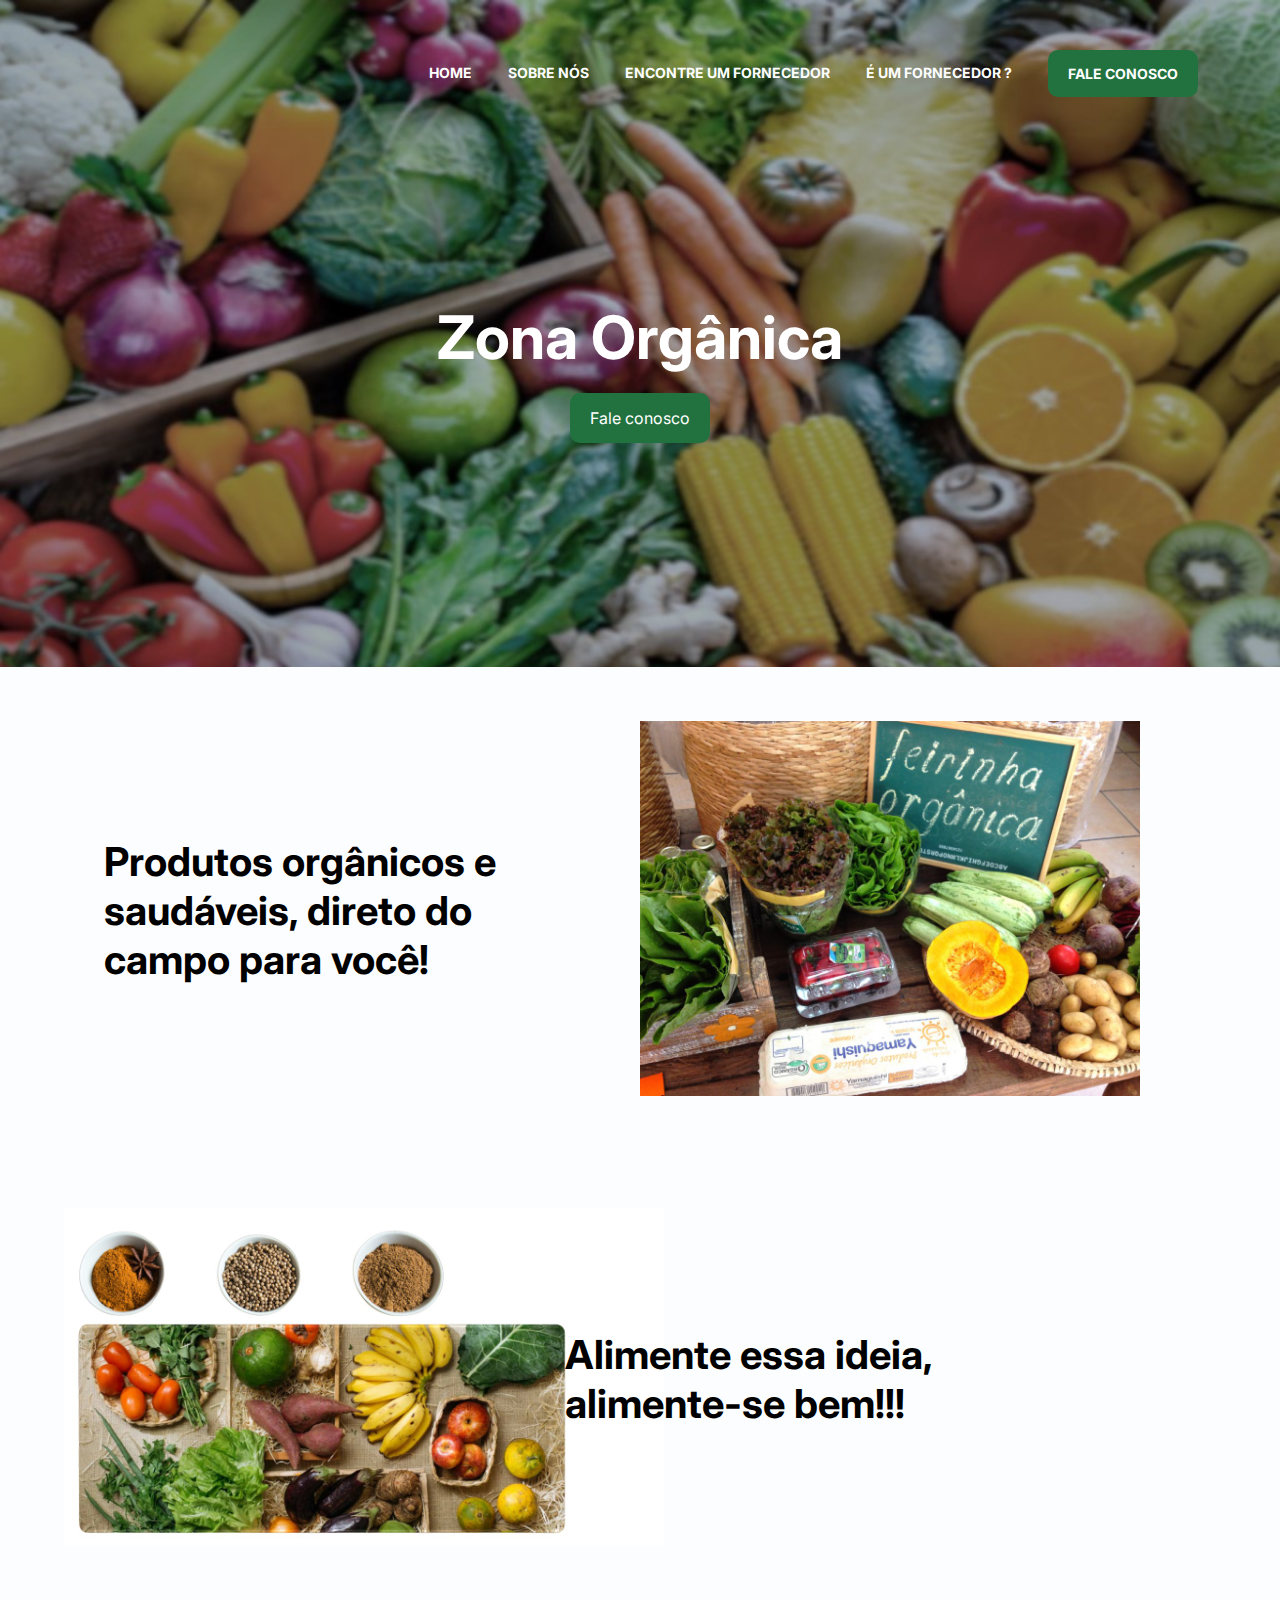
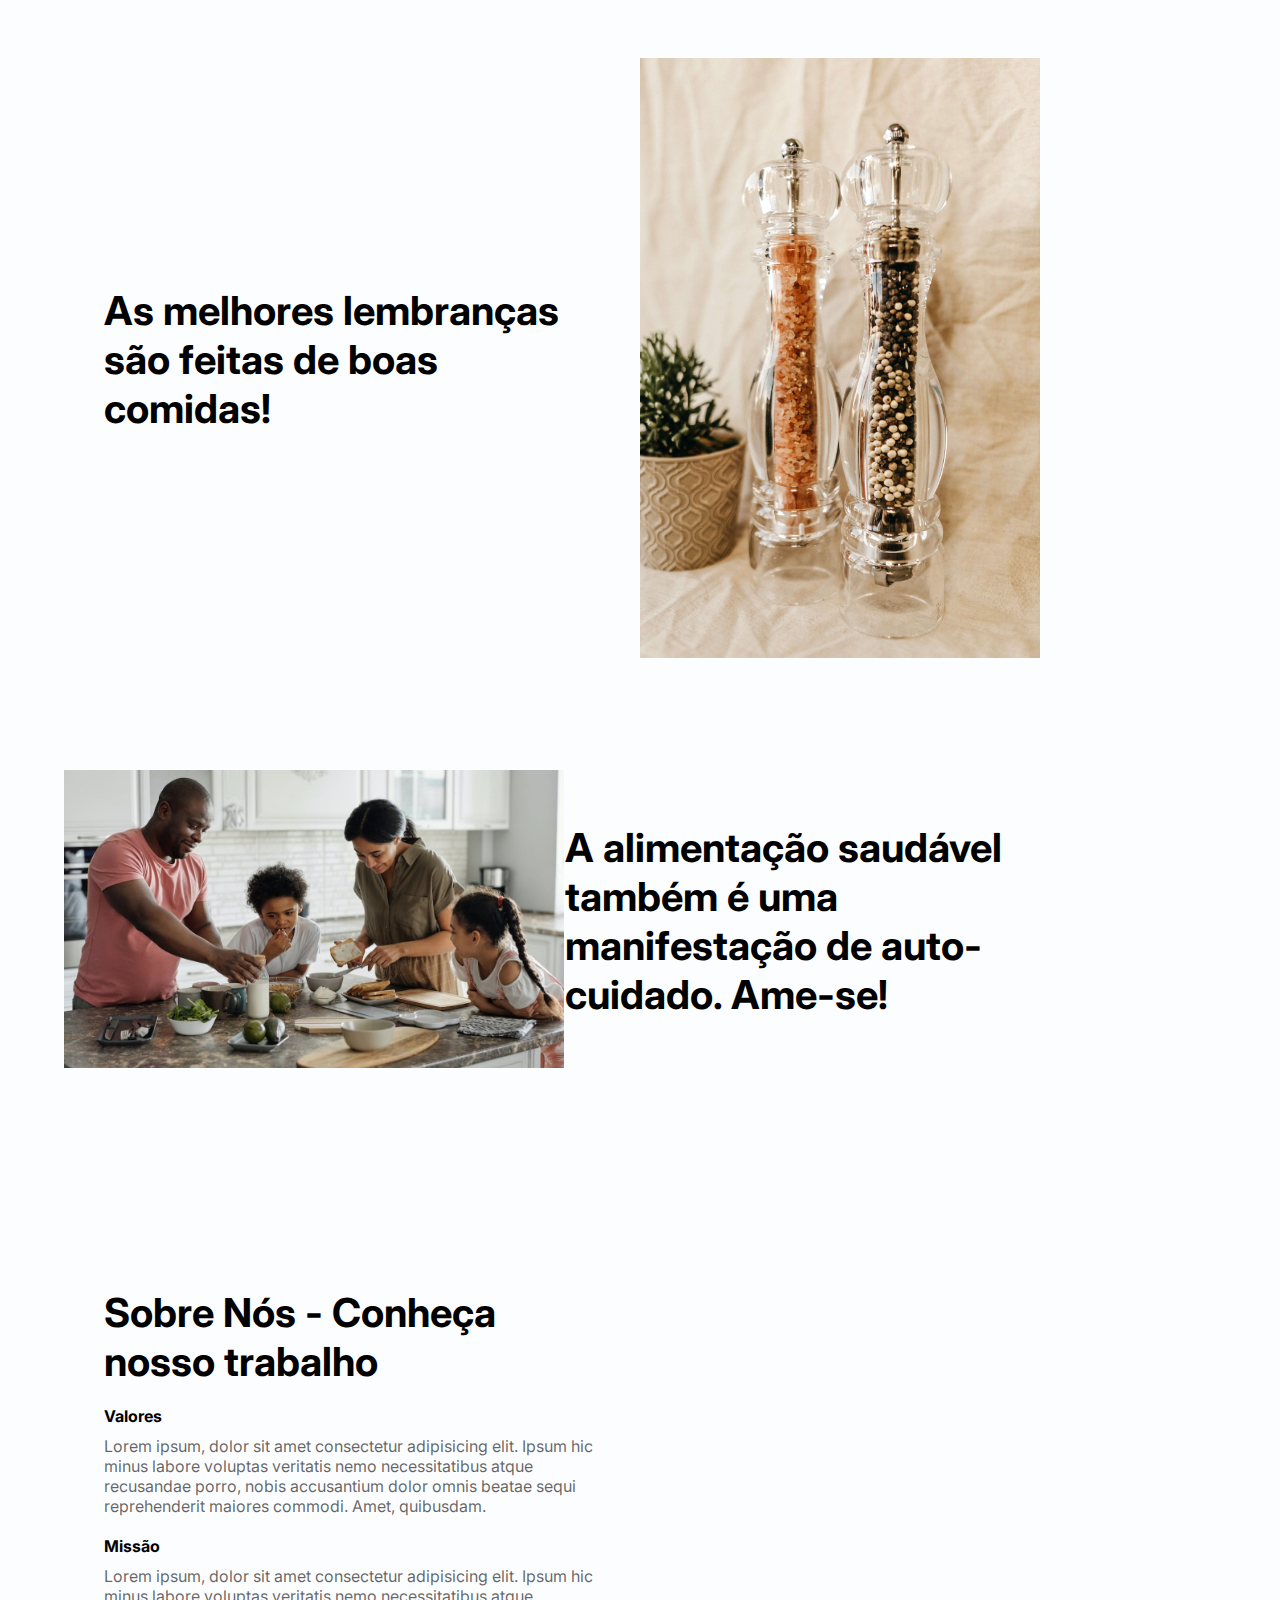
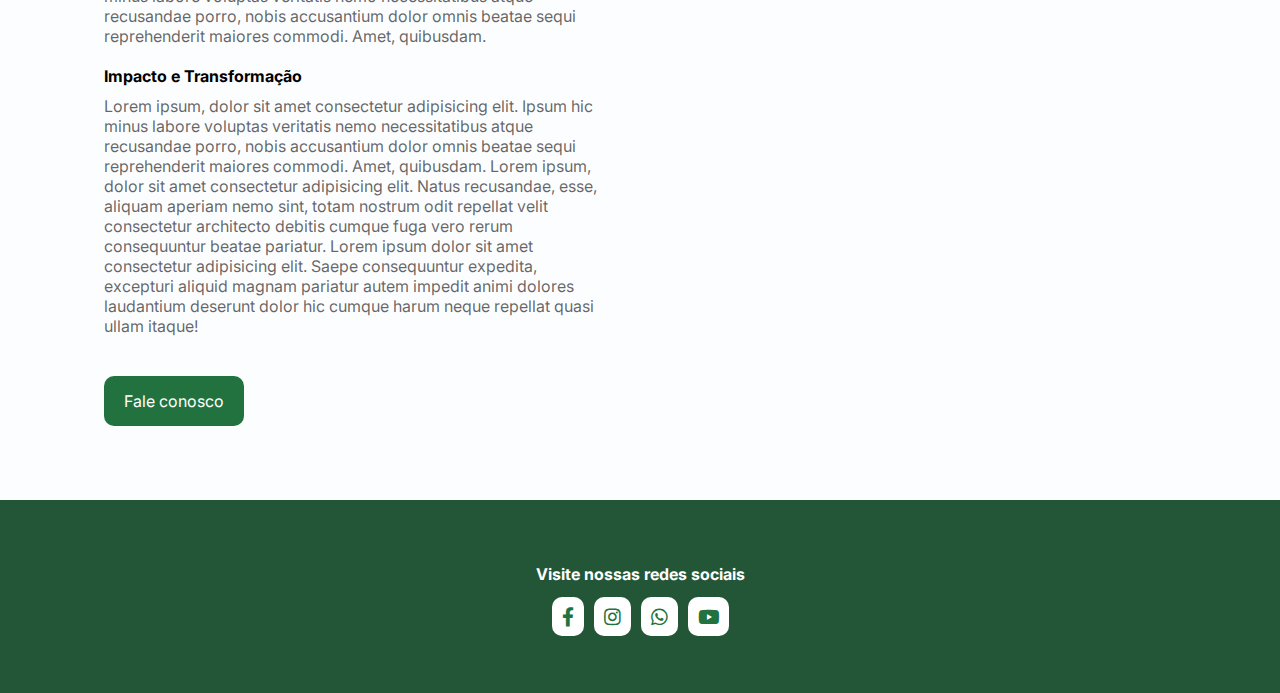
==== index.html @ 39ccac4d "Ajustes Home" ====
<!DOCTYPE html>
<html lang="pt-br">
<head>
    <meta name="viewport" content="width=device-width, initial-scale=1.0">
    <meta charset="UTF-8">
    <link rel="stylesheet" href="style.css">
    <link rel="stylesheet" href="https://cdnjs.cloudflare.com/ajax/libs/font-awesome/5.15.3/css/all.min.css" />

    <title>Website Zona Orgânica</title>
</head>


<body>
    <header class="fundo" style="background-image: url('images/legumes-fundo.jpg');">
        <div class="container">
            <nav>
               <a href="index.html">

                <ul class="ul">
                    <a href="index.html">Home</a>
                    <a href="#sobre-texto-do-meio">Sobre nós</a>
                    <a href="encontre-fornecedor.html">Encontre um Fornecedor</a>
                    <a href="um-fornecedor.html">É um fornecedor ?</a>
                    <a class="btn" href="fale-conosco.html">Fale Conosco</a>
                    <div class="close-icon" onclick="closeMenu()">
                        <i class="fa fa-times-circle"></i>
                
                    </div>
                </ul>
                <div class="menu-icon" onclick="openMenu()">
                    <i class="fa fa-bars"></i>
                </div>
            </nav>
            <section class="banner">
                <div class="banner-text">
                    <h1>Zona Orgânica</h1>
                    <a href="fale-conosco.html" class="btn animate-btn">Fale conosco</a>
                </div>
            </section>
        </div>
    </header>

    <section class="faca-mais">
        <div class="container">
            <div class="faca-mais-text">
                <h3>Produtos orgânicos e saudáveis, direto do campo para você!</h3>
            </div>
            <div class="faca-mais-img">
                <img src="images/feirinha orgânica.jpg" alt="" style="width: 500px; height: auto;">
            </div>
        </div>
    </section>
    <section class="faca-mais">
        <div class="container">
            <div class="faca-mais-img">
                <img src="images/legumes-home.jpg" alt="" style="width: 600px; height: auto;">
            </div>
            <div class="faca-mais-text">
                <h3>Alimente essa ideia, alimente-se bem!!!</h3>
            </div>
        </div>
    </section>
    <section class="faca-mais">
        <div class="container">
            <div class="faca-mais-text">
                <h3>As melhores lembranças são feitas de boas comidas!</h3>
            </div>
            <div class="faca-mais-img">
                <img src="images/Pimentas.png" alt="" style="width: 400px; height: auto;">
            </div>
        </div>
    </section>
    <section class="faca-mais">
        <div class="container">
            <div class="faca-mais-img">
                <img src="images/Familia-home.jpg" alt="" style="width: 500px; height: auto;">
            </div>
            <div class="faca-mais-text">
                <h3>A alimentação saudável também é uma manifestação de auto-cuidado. Ame-se!</h3>
            </div>
        </div>
    </section>


    <section id="sobre-texto-do-meio"></section>    
    <section class="faca-mais">
        <div class="container">
            <div class="faca-mais-text">
                <h3>Sobre Nós - Conheça nosso trabalho</h3>
                <p></p>

                <h4>Valores</h4>
                <p>Lorem ipsum, dolor sit amet consectetur adipisicing elit. Ipsum hic minus labore voluptas
                     veritatis nemo necessitatibus atque recusandae porro, nobis accusantium dolor omnis beatae sequi reprehenderit maiores commodi. 
                     Amet, quibusdam.</p>

                <h4>Missão</h4>
                <p>Lorem ipsum, dolor sit amet consectetur adipisicing elit. Ipsum hic minus labore voluptas
                    veritatis nemo necessitatibus atque recusandae porro, nobis accusantium dolor omnis beatae sequi reprehenderit maiores commodi. 
                    Amet, quibusdam.</p>
                    
                <h4>Impacto e Transformação</h4>
                <p>Lorem ipsum, dolor sit amet consectetur adipisicing elit. Ipsum hic minus labore voluptas
                    veritatis nemo necessitatibus atque recusandae porro, nobis accusantium dolor omnis beatae sequi reprehenderit maiores commodi. 
                    Amet, quibusdam. Lorem ipsum, dolor sit amet consectetur adipisicing elit. Natus recusandae, esse, aliquam aperiam nemo sint, 
                    totam nostrum odit repellat velit consectetur architecto debitis cumque fuga vero rerum consequuntur beatae pariatur. Lorem ipsum 
                    dolor sit amet consectetur adipisicing elit. Saepe consequuntur expedita,
                    excepturi aliquid magnam pariatur autem impedit animi dolores laudantium deserunt dolor hic cumque harum neque repellat quasi ullam itaque!</p>
                
                    
                <a href="fale-conosco.html" class="btn animate-btn">Fale conosco</a>                
            </div>
            <div class="faca-mais-img" style="position: relative; right: 0; top: 0;">
                <img src="images/Flor-sobre.png" id="sobre-texto-do-meio" alt="">
            </div>            
        </div>
    </section>


    <footer class="footer">
        <div class="container">
            <div class="links">
                <h4>Visite nossas redes sociais</h4>
                <a href="https://www.facebook.com" target="_blank"><i class="fab fa-facebook-f"></i></a>
                <a href="https://www.instagram.com" target="_blank"> <i class="fab fa-instagram"></i></a>
                <a href="https://www.whatsapp.com" target="_blank"> <i class="fab fa-whatsapp"></i></a>
                <a href="https://www.youtube.com" target="_blank"> <i class="fab fa-youtube"></i></a>
            </div>
    </div> 
    </footer>  
    <script src="main.js"></script>
    
    
</body>
</html>
---- style.css ----
@import url('https://fonts.googleapis.com/css2?family=Inter:wght@300;400;500;600;700&display=swap');

*{
    margin: 0;
    padding: 0;
    box-sizing: border-box;
    text-decoration: none;
    outline: none;
    font-family: 'Inter', sans-serif;
}

body{
    background-color: #f1f6fc31;
    scroll-behavior: smooth;
}

section,
footer {
    padding: 54px 0;
}

h3{
    font-size: 50px;
}

p{
    color: #0000009c;
}

.container{
    max-width: 1400px;
    margin: 0 auto;
    padding: 0 5%;
    width: 100%;
    height: auto;
}

.logo{
    width: 5%;
}

.fundo{
    width: 100%;
    height: auto;
}

.btn{
    background-color: #227240;
    color: white;
    padding: 15px 20px;
    border-radius: 10px;
    cursor: pointer;
    display: inline-block;
    transition: 0.1s;
}

.btn.animate-btn{
    margin-bottom: 20px;
    margin-top: 20px;
    animation: animate-outline 1s ease-out infinite;
}

.btn:hover{
    background-color: #227240;

} 

@keyframes animate-outline {
    from{
        outline: 0px solid #1c5d3d8a;
    }
    to{
        outline: 15px solid #4f9bf900;
    }
}

header{
    background-position: center;
    background-size: cover;
    background-attachment: fixed;
}

nav{
    display: flex;
    align-items: center;
    justify-content: space-between;
    padding-top: 10px;
    margin-top: 0;
}

nav ul{
    margin-top: 40px;
    display: flex;
    align-items: center;
}

nav ul a{
    color: white;
    margin: 0 18px;
    font-weight: bold;
    text-transform: uppercase;
    font-size: 14px;
    display: block;
}

nav ul a:not(.btn):after{
    content: "";
    background-color: #227240;
    height: 3px;
    width: 0%;
    display: block;
    margin: 0 auto;
    transition: 1s;
}

nav ul a:hover::after{
    width: 100%;
}

nav .menu-icon{
    cursor: pointer;
    font-size: 25px;
    color: white;
    display: none;
}

nav .close-icon{
    cursor: pointer;
    display: none;
    font-size: 30px;
    color: white;
}

.banner{
    display: flex;
    justify-content: center;
}

.banner .banner-text{
    margin: 150px;
    text-align: center;
    padding: 0 90px;
}

.banner .banner-text h1{
    font-size: 60px;
    color: white;
}

.banner .banner-text p{
    font-size: 20px;
    color: white;
    margin: 8px;
    text-decoration: dotted;
}

.faca-mais .container{
    display: flex;
    align-items: center;
}

.faca-mais .faca-mais-text{
    width: 50%;
    padding: 0 40px;
}

.faca-mais .faca-mais-text h3{
    font-size: 40px;
}

.faca-mais .faca-mais-text p{
    margin: 10px 0 20px 0;
}

.faca-mais .faca-mais-img{
    width: 40%;
}

.faca-mais .faca-mais-img img{
    width: 70%;
}

.footer{
    background-color: #235636;
    text-align: center;
}

.footer i{
    color: #227240;
    font-size: 19px;
    background-color: white;
    padding: 10px;
    margin: 3px;
    border-radius: 10px;
}

.footer h4{
    margin: 10px 0 10px 0;
    margin-top: 10px;
    color: white;
}

.contato-info{
    display: flex;
    justify-content: space-between;
    margin-top: 50px;
}

.contato-info .left-side{
    width: 50%;
    padding: 30px;
    background-color: #1a5430;
    border-radius: 14px;
    margin-right: 50px;
    height: fit-content;
}

.contato-info .left-side div{
    display: flex;
    align-items: center;
    margin-bottom: 10px;
}

.contato-info .left-side div i{
   font-size: 24px;
   margin-right: 20px;
   color: white;
}

.contato-info .left-side p{
    font-size: 17px;
    color: white;
}

.contato-info .right-side{
    width: 50%;
}

.contato-info .right-side input{
    display: block;
    width: 100%;
    margin-bottom: 10px;
    height: 47px;
    padding: 15px;
    border-radius: 9px;
    transition: 0.3s;
    border: 1px solid #f1f1f1;
    color: #212121;
    font-weight: lighter;
}

.contato-info .right-side input:focus,
.contato-info .right-side textarea:focus{
    border-color: #227240;
}

.contato-info .right-side textarea{
    border: 1px solid #f1f1f1;
    color: #212121;
    border-radius: 9px;
    margin-bottom: 10px;
    padding: 15px;
    width: 100%;
    transition: 0.3s;
    resize: none;
}

.contato-info .right-side button{
    border: none;

}

@media(max-width: 830px){
    ul{
        position: fixed;
        top: 0;
        left: 0;
        background-color: #1a5430;
        width: 100%;
        height: 100%;
        flex-direction: column;
        align-items: center;
        justify-content: center;
        clip-path: circle(0% at 100% 0);
        transition: 2s;
    }
    .ul.open{
        clip-path: circle(141.4% at 100% 0);
    }
    .ul a{
        margin: 10px 0;
        font-size: 16px;
    }
    nav .menu-icon{
        display: block;
    }
    nav .close-icon{
        display: block;
        position: absolute;
        top: 46px;
        right: 24px;
    }

    .faca-mais .faca-mais-text{
        margin-top: 10px;
        padding: 0 20px;
        order: 1;
    }

    .faca-mais .container{
        flex-direction: column;
    }

    .faca-mais .h3{
        font-size: 48px;
    }

    .faca-mais .faca-mais-text,
    .faca-mais .faca-mais-img{
        width: 80%;
    }

    .banner .banner-text{
        padding: 0;
        margin: 80px;
    }

    .banner .banner-text h1{
        font-size: 60px;
    }

    .banner .banner-text p{
        font-size: 15px;
    }

    .contato .contato-info{
        flex-direction: column-reverse;
        flex-wrap: wrap;
    }

    .contato-info .right-side,
    .contato-info .left-side{
        width: 90%;
        margin-left: 5%;
    }

    .contato-info .right-side{
        margin-bottom: 30px;
    }
    
    @media (max-width: 500px) {
        .banner .banner-text h1{
            font-size: 50px;
        }
        .faca-mais .faca-mais-text h3{
            font-size: 40px;
        }
    }
}
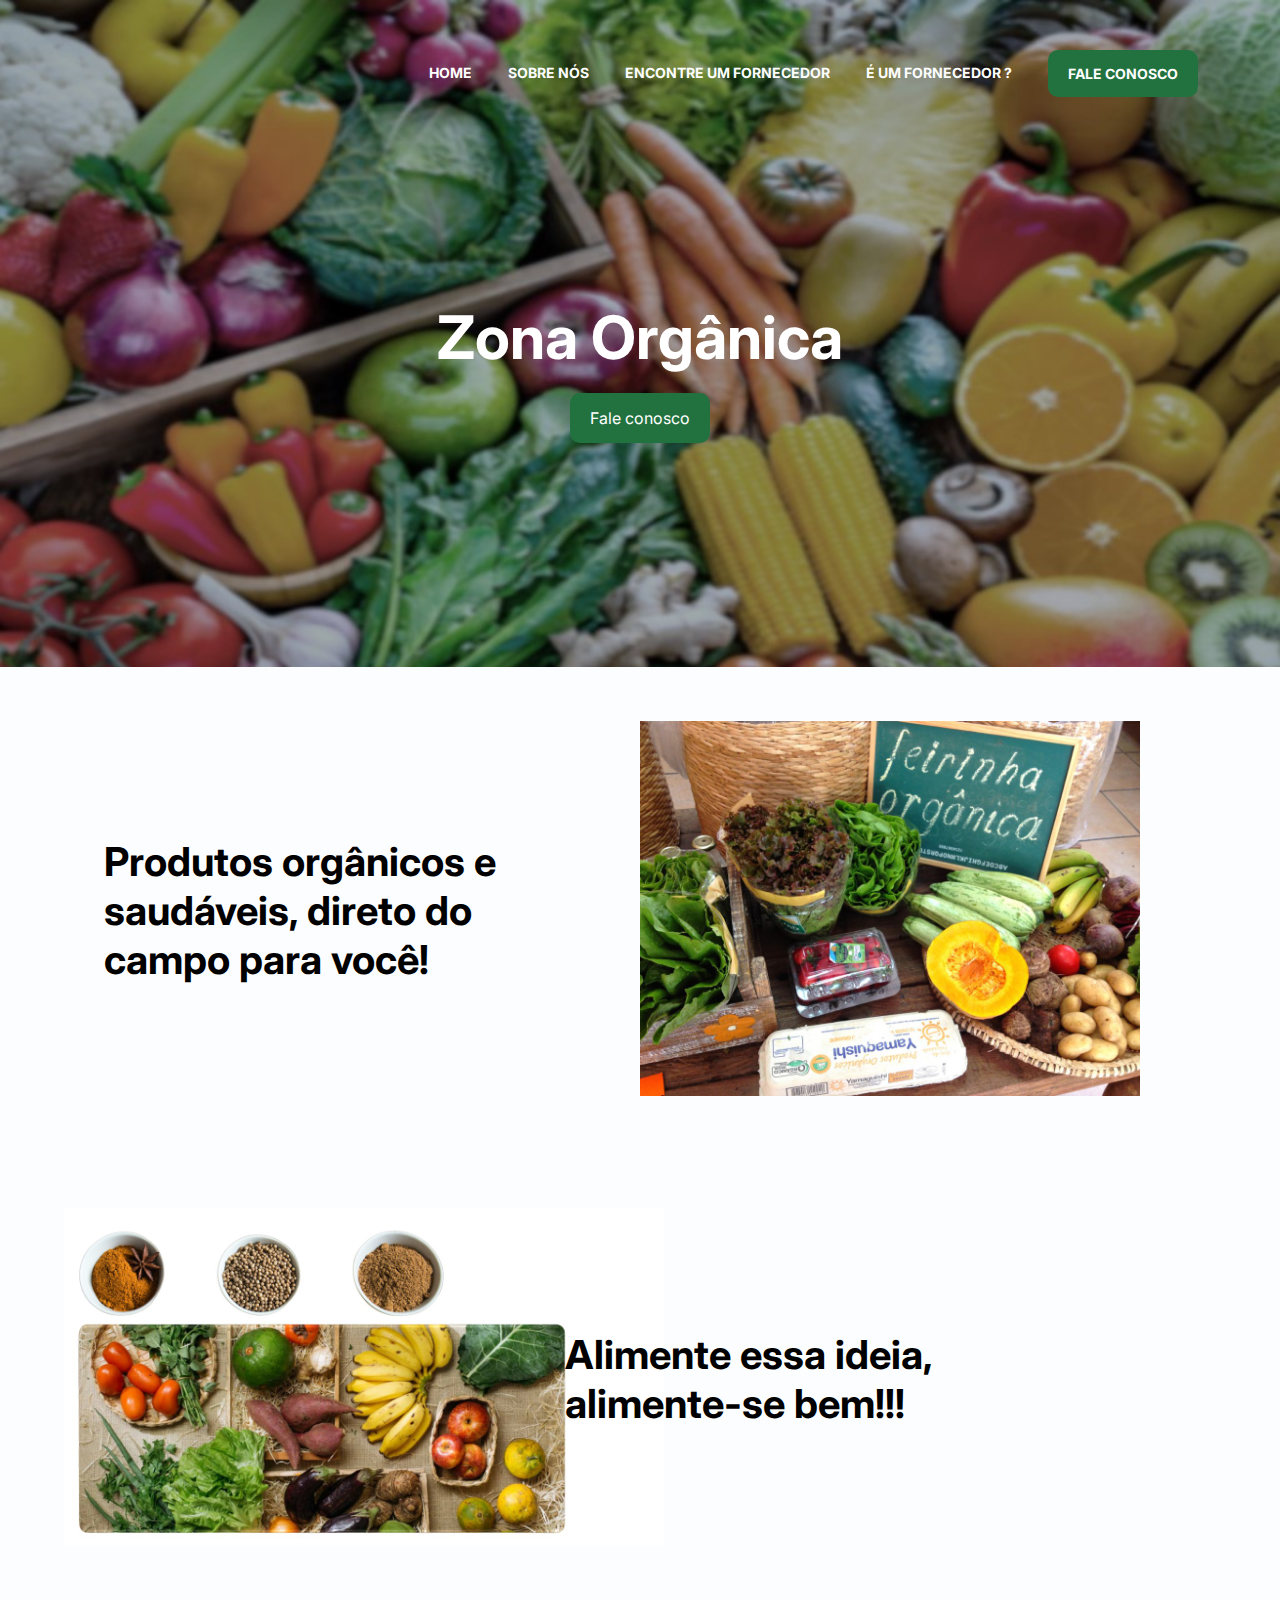
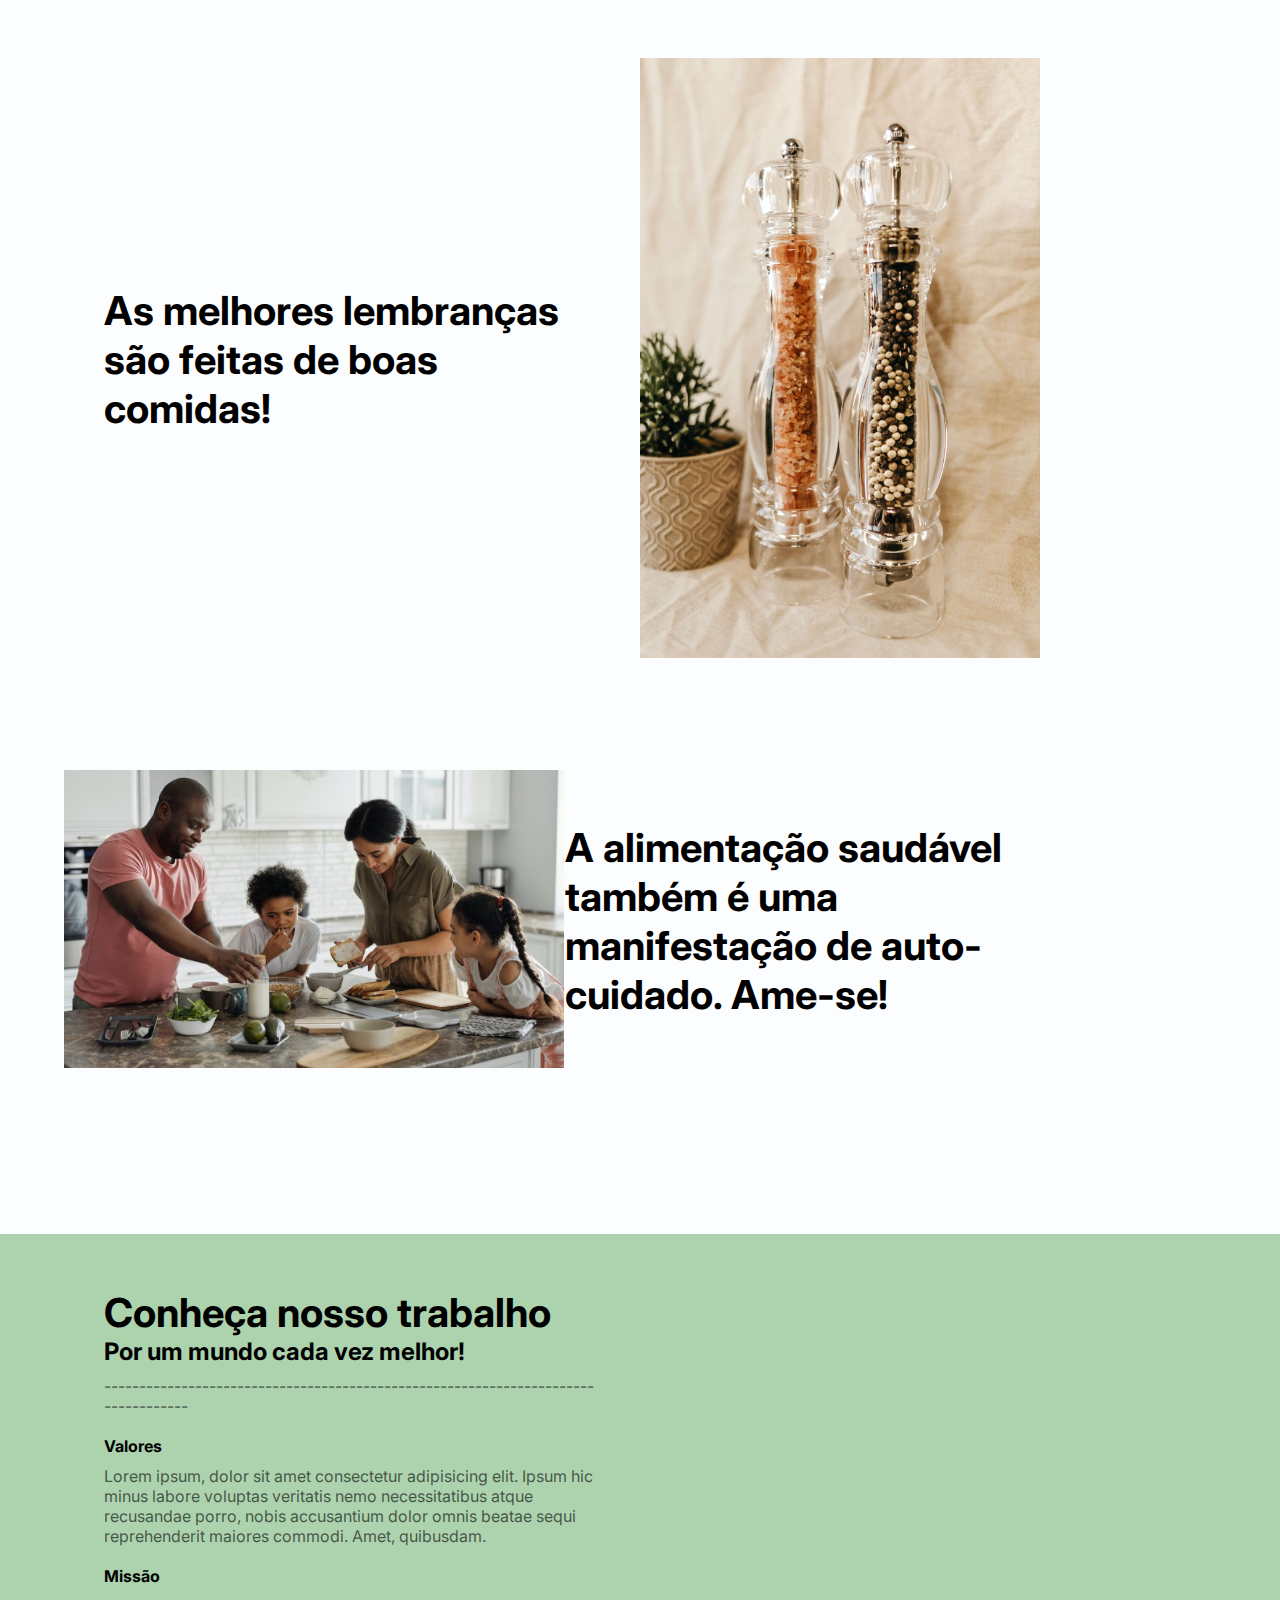
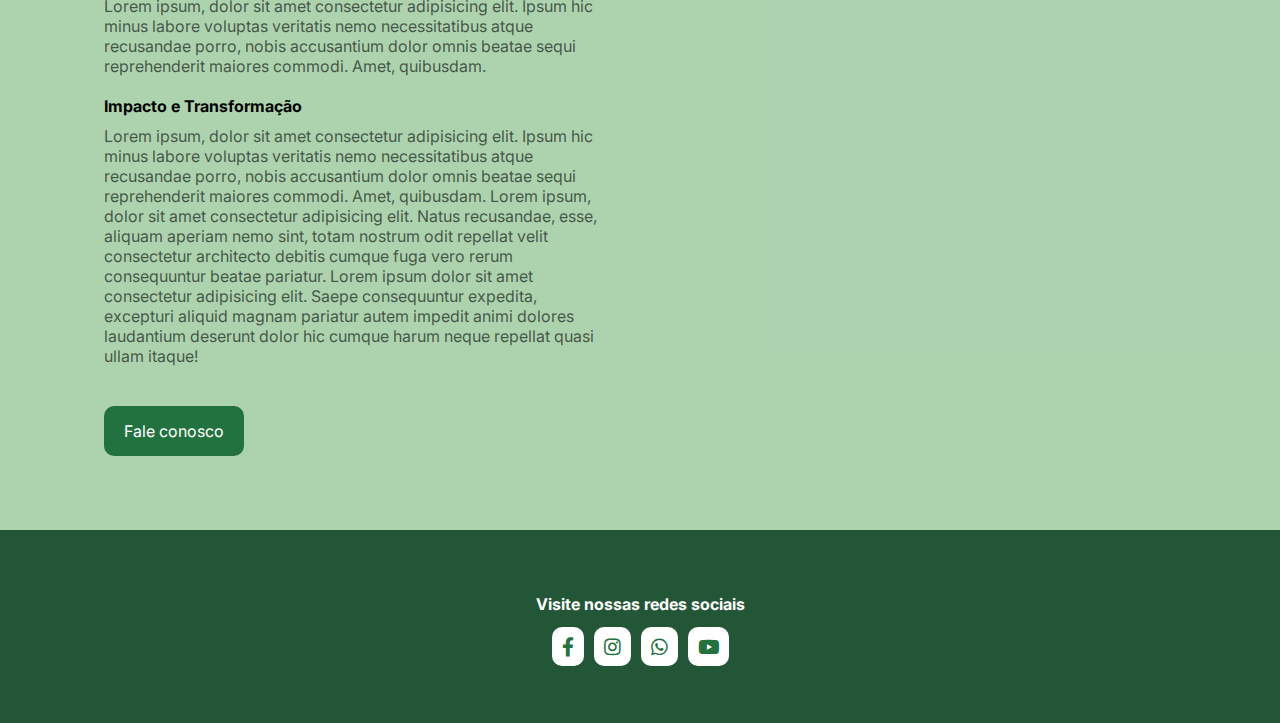
==== commit eebaba57: "alterações 2" ====
--- a/index.html
+++ b/index.html
@@ -82,11 +82,15 @@
     </section>
 
 
-    <section id="sobre-texto-do-meio"></section>    
+    <section id="sobre-texto-do-meio"></section>
+    <div class="fundo-cinza-claro">
+    
     <section class="faca-mais">
         <div class="container">
             <div class="faca-mais-text">
-                <h3>Sobre Nós - Conheça nosso trabalho</h3>
+                <h3>Conheça nosso trabalho</h3>
+                <h2>Por um mundo cada vez melhor!</h2>
+                <p>----------------------------------------------------------------------------------</p>
                 <p></p>
 
                 <h4>Valores</h4>
@@ -111,8 +115,9 @@
                 <a href="fale-conosco.html" class="btn animate-btn">Fale conosco</a>                
             </div>
             <div class="faca-mais-img" style="position: relative; right: 0; top: 0;">
-                <img src="images/Flor-sobre.png" id="sobre-texto-do-meio" alt="">
-            </div>            
+                <img src="images/Flor-sobre.png" id="sobre-texto-do-meio" alt="" style="width: 600px;">
+            </div>   
+        </div>         
         </div>
     </section>
 
--- a/style.css
+++ b/style.css
@@ -33,6 +33,15 @@
     padding: 0 5%;
     width: 100%;
     height: auto;
+}
+
+.form-group {
+    margin-bottom: 25px; /* Adicione a margem vertical desejada aqui */
+}
+
+.fundo-cinza-claro {
+    background-color: #5ba55d7e;
+    padding:-400px;
 }
 
 .logo{
@@ -356,4 +365,5 @@
             font-size: 40px;
         }
     }
+    
 }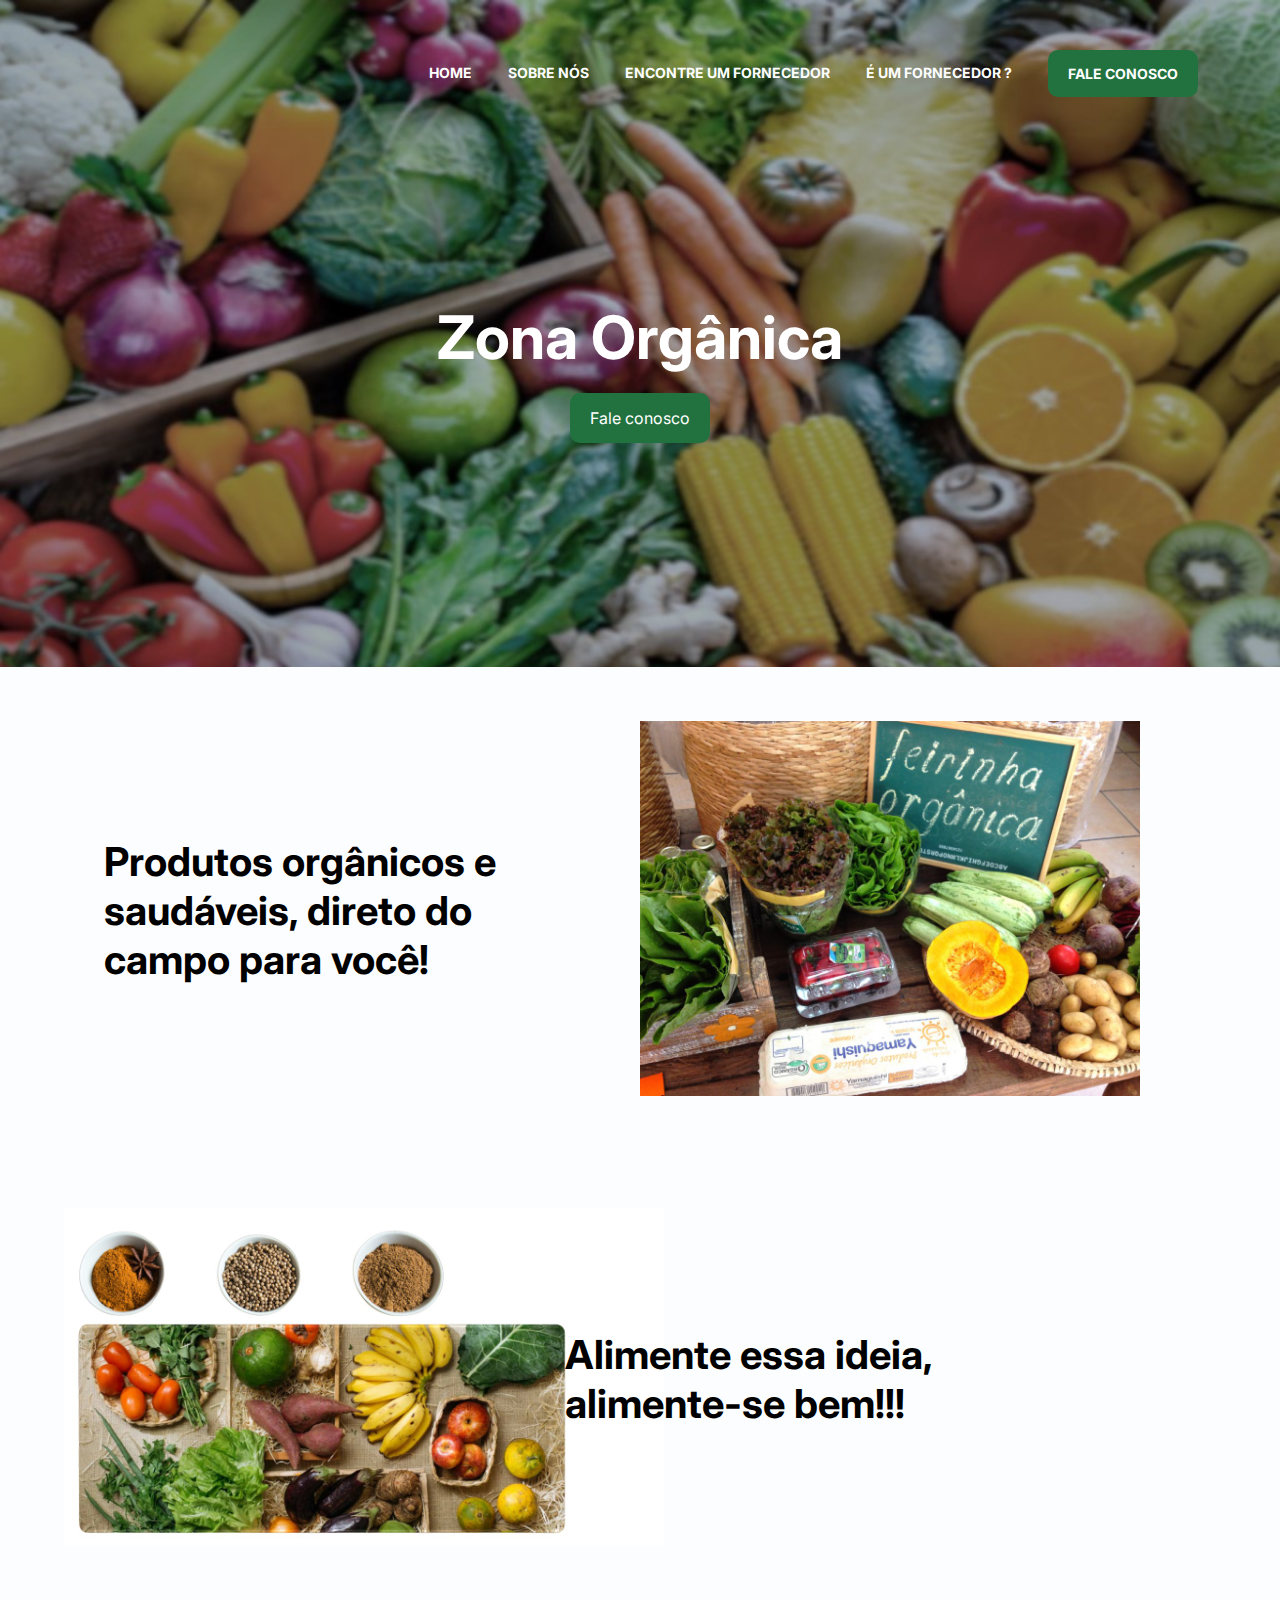
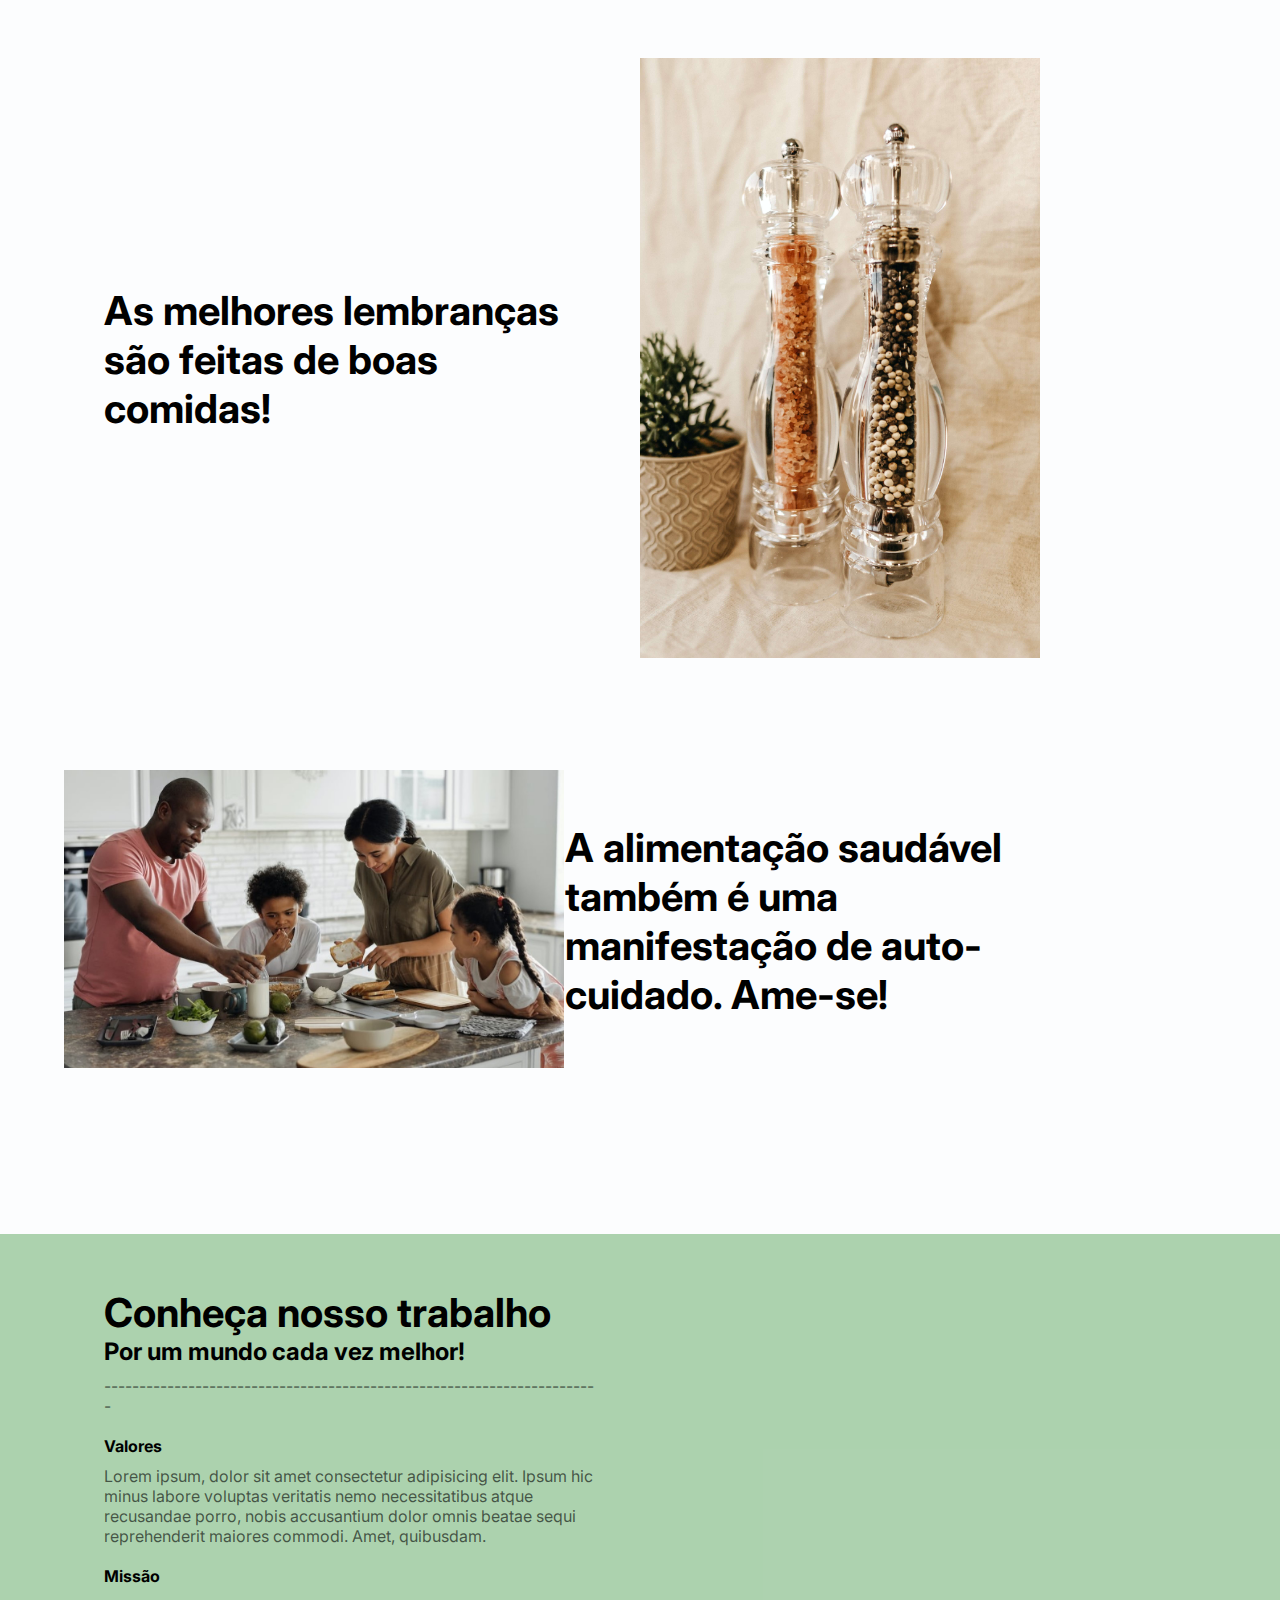
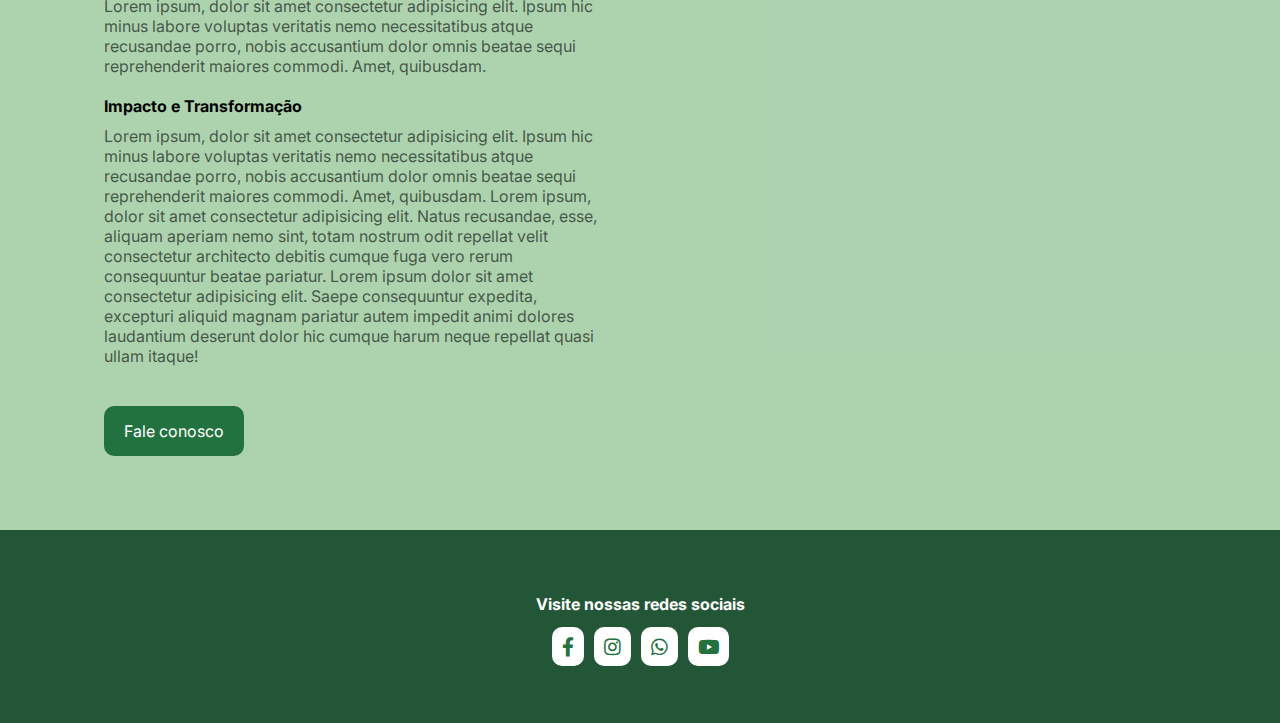
==== commit e615aac4: "Ajustes Paginas" ====
--- a/index.html
+++ b/index.html
@@ -90,7 +90,7 @@
             <div class="faca-mais-text">
                 <h3>Conheça nosso trabalho</h3>
                 <h2>Por um mundo cada vez melhor!</h2>
-                <p>----------------------------------------------------------------------------------</p>
+                <p>-----------------------------------------------------------------------</p>
                 <p></p>
 
                 <h4>Valores</h4>
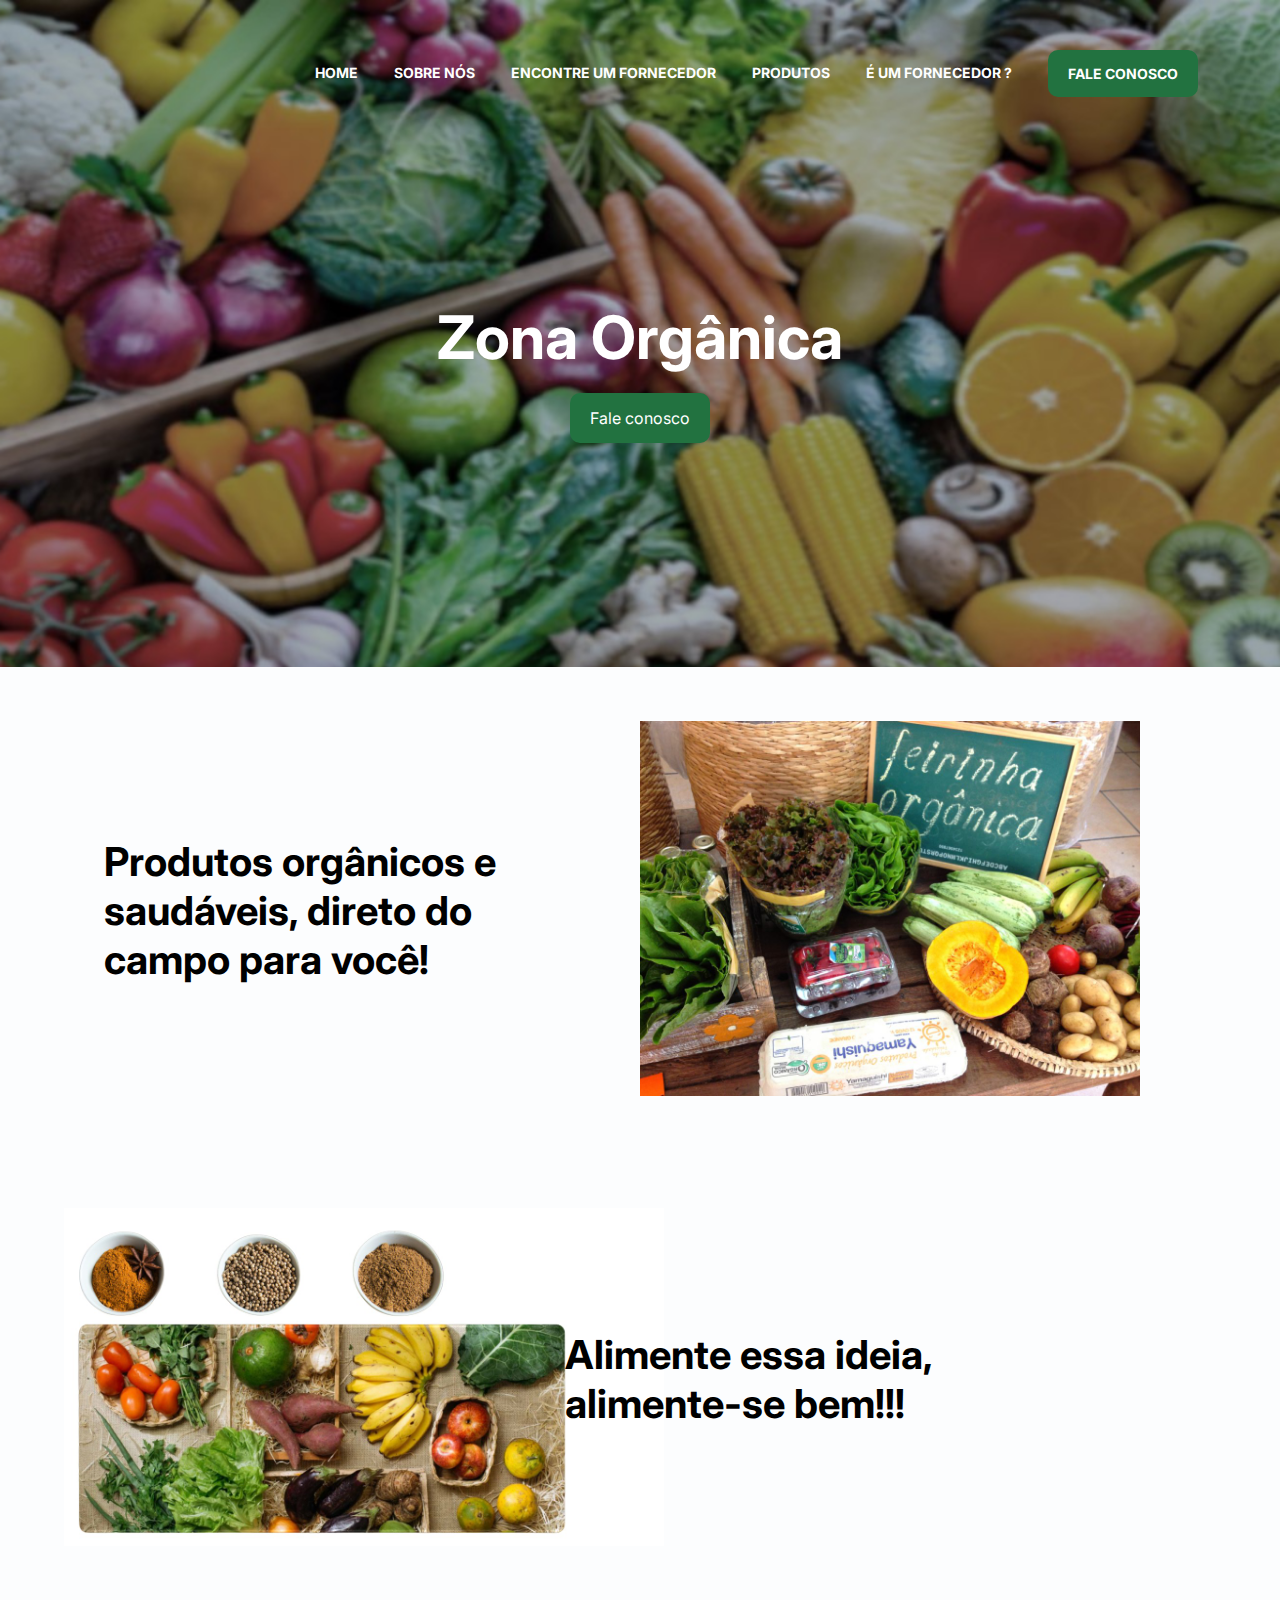
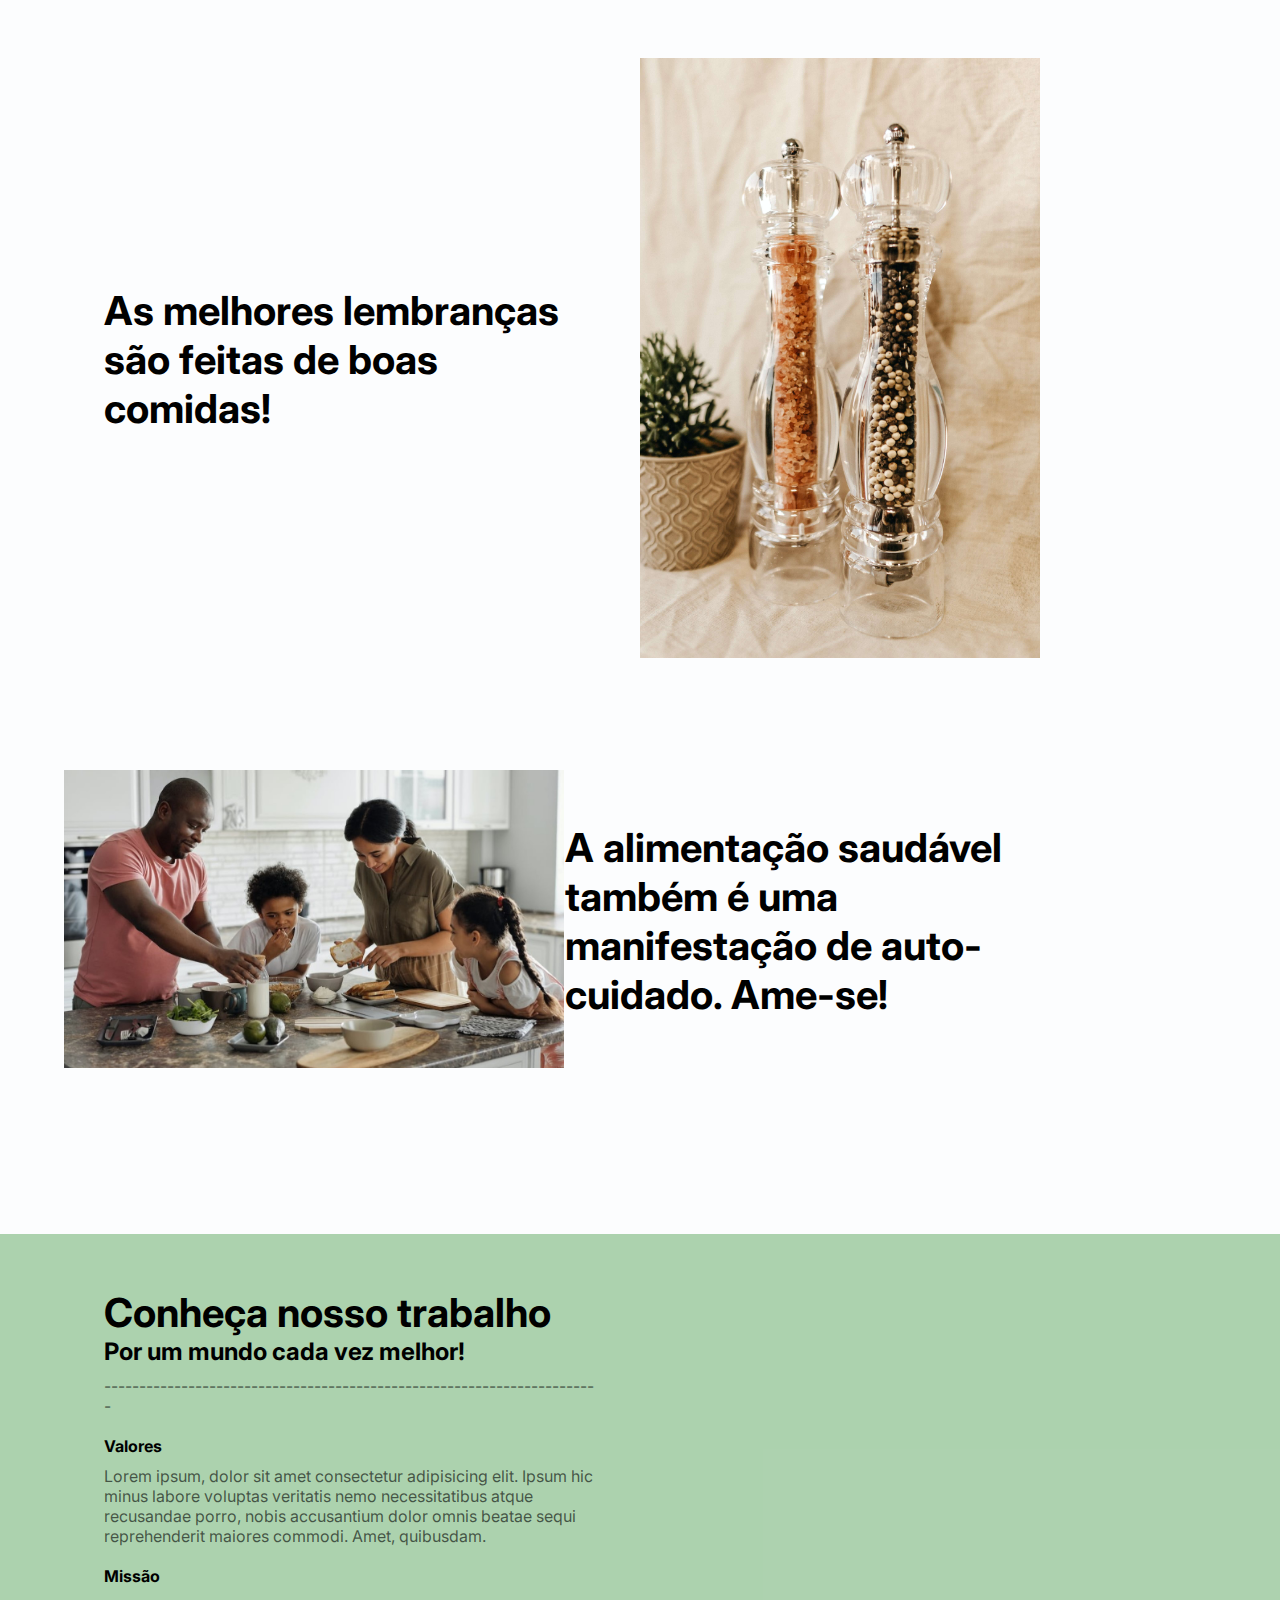
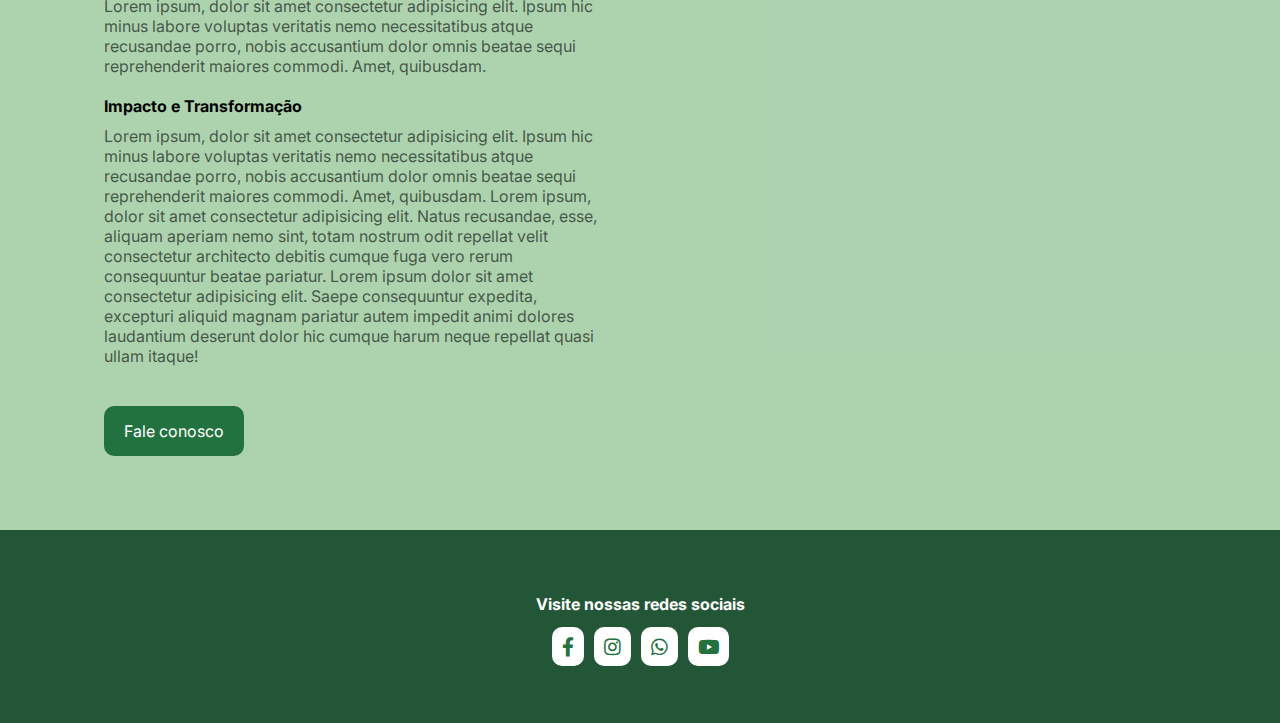
==== commit 9fc5ca57: "Pagina - Imagens - Produtos" ====
--- a/index.html
+++ b/index.html
@@ -20,6 +20,7 @@
                     <a href="index.html">Home</a>
                     <a href="#sobre-texto-do-meio">Sobre nós</a>
                     <a href="encontre-fornecedor.html">Encontre um Fornecedor</a>
+                    <a href="produtos.html">Produtos</a>
                     <a href="um-fornecedor.html">É um fornecedor ?</a>
                     <a class="btn" href="fale-conosco.html">Fale Conosco</a>
                     <div class="close-icon" onclick="closeMenu()">
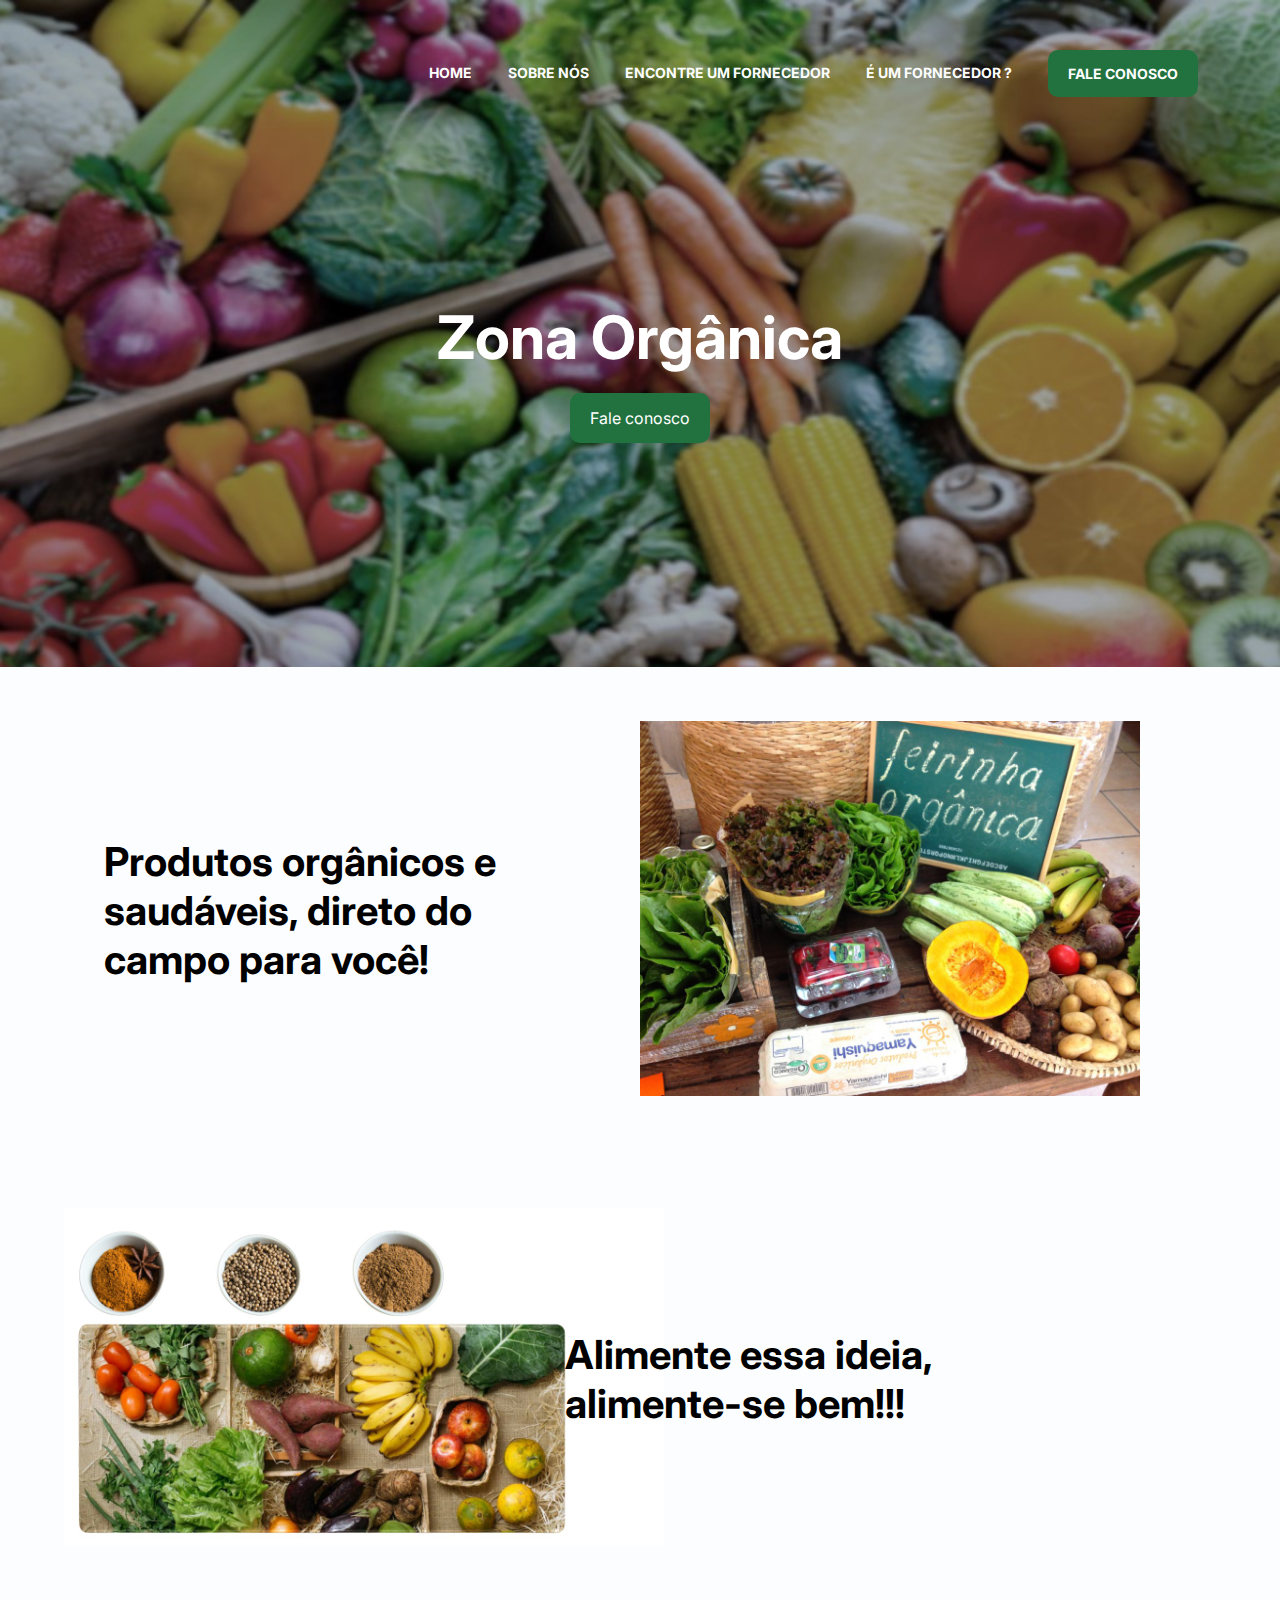
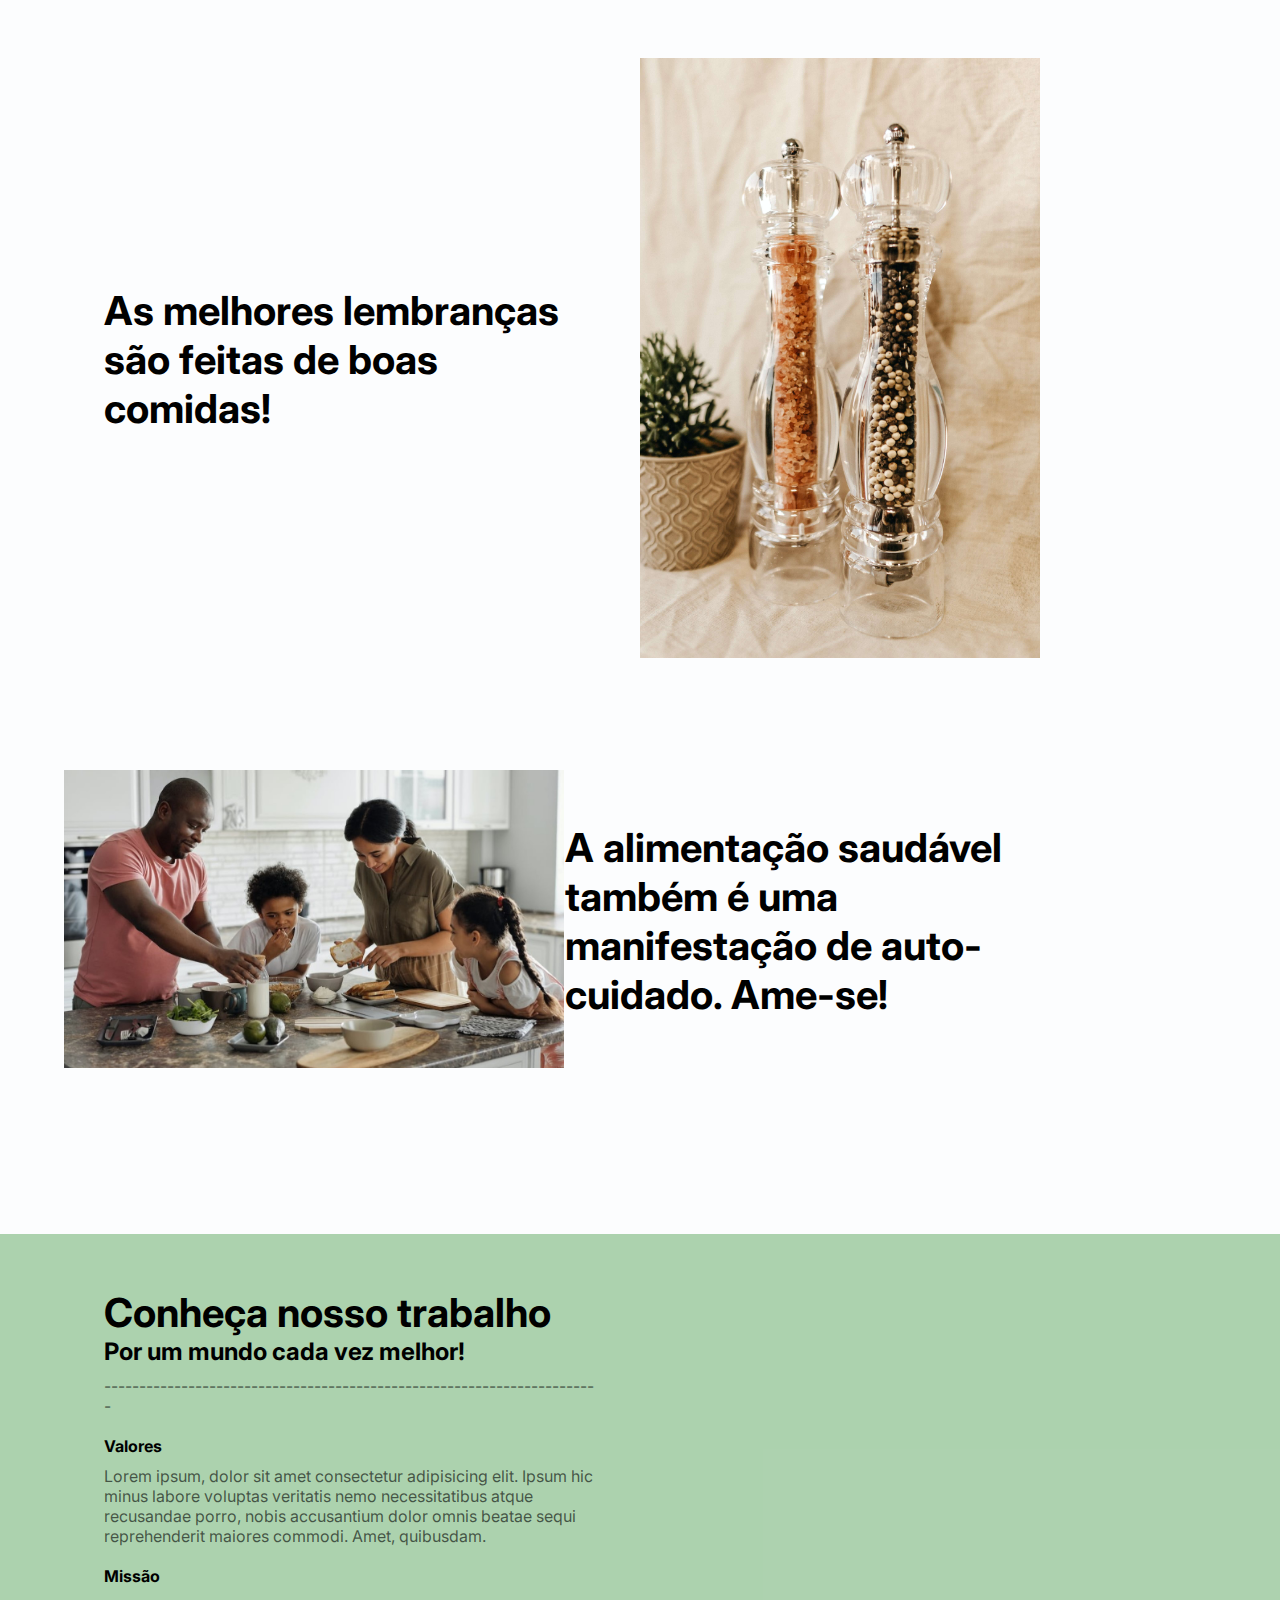
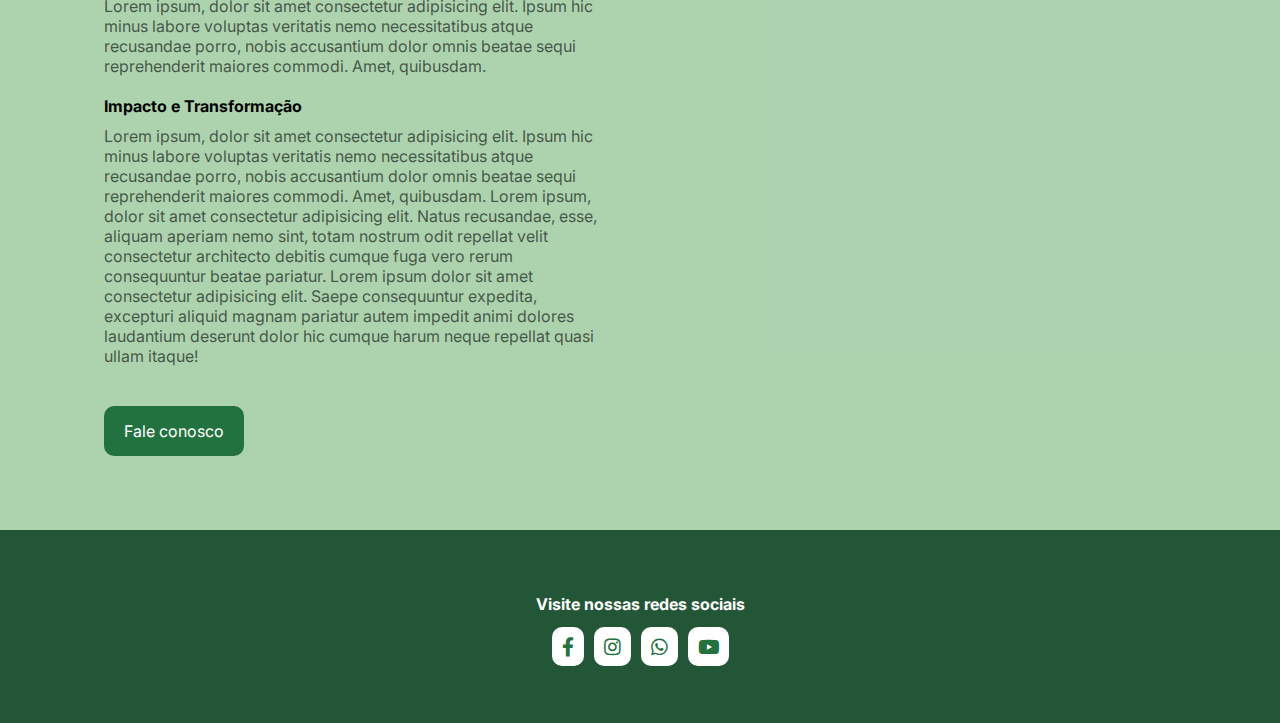
==== commit afc08102: "Pagina Produtos" ====
--- a/index.html
+++ b/index.html
@@ -20,7 +20,6 @@
                     <a href="index.html">Home</a>
                     <a href="#sobre-texto-do-meio">Sobre nós</a>
                     <a href="encontre-fornecedor.html">Encontre um Fornecedor</a>
-                    <a href="produtos.html">Produtos</a>
                     <a href="um-fornecedor.html">É um fornecedor ?</a>
                     <a class="btn" href="fale-conosco.html">Fale Conosco</a>
                     <div class="close-icon" onclick="closeMenu()">
@@ -132,10 +131,10 @@
                 <a href="https://www.whatsapp.com" target="_blank"> <i class="fab fa-whatsapp"></i></a>
                 <a href="https://www.youtube.com" target="_blank"> <i class="fab fa-youtube"></i></a>
             </div>
-    </div> 
-    </footer>  
+    </div>
+    </footer>
     <script src="main.js"></script>
-    
-    
+
+     
 </body>
 </html> --- a/style.css
+++ b/style.css
@@ -192,6 +192,12 @@
 .footer{
     background-color: #235636;
     text-align: center;
+}
+
+.image-container {
+    float: left; /* Move a imagem para a esquerda */
+    margin-right: 20px;
+    width: -500px;
 }
 
 .footer i{
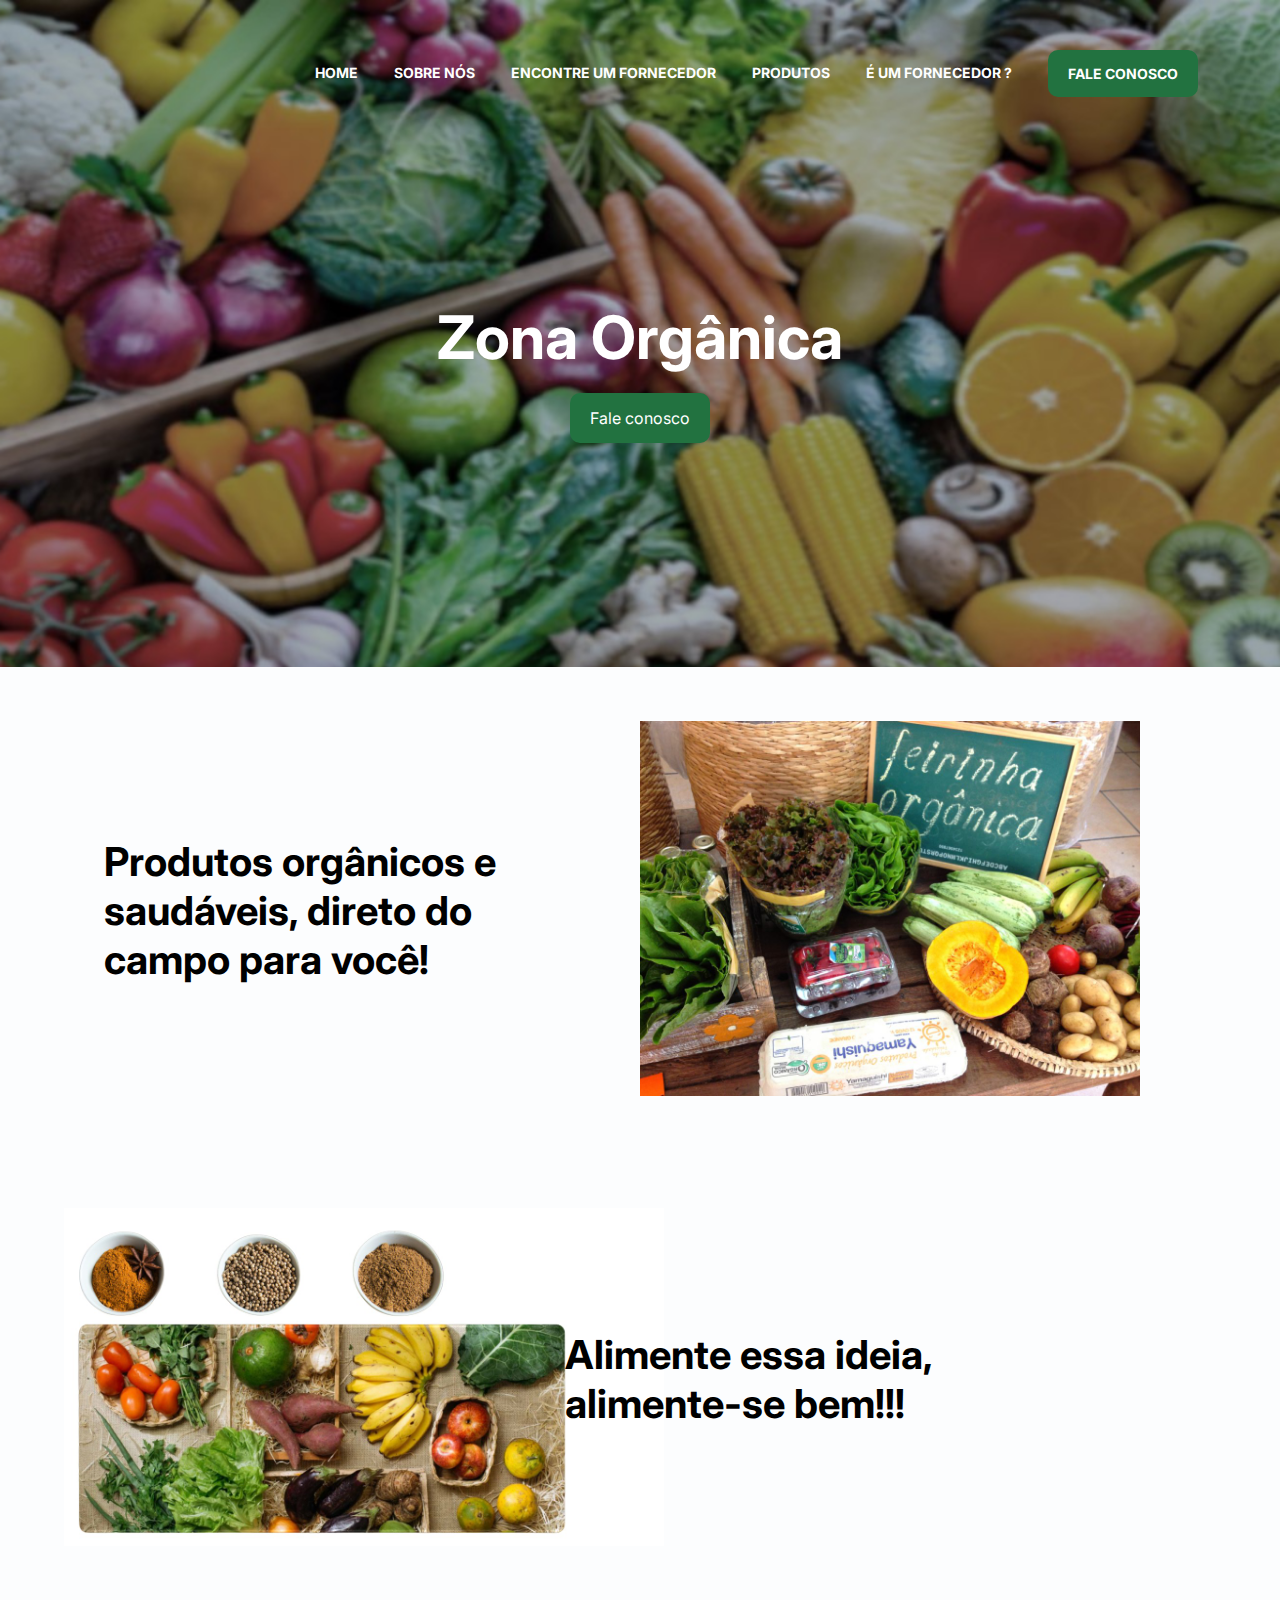
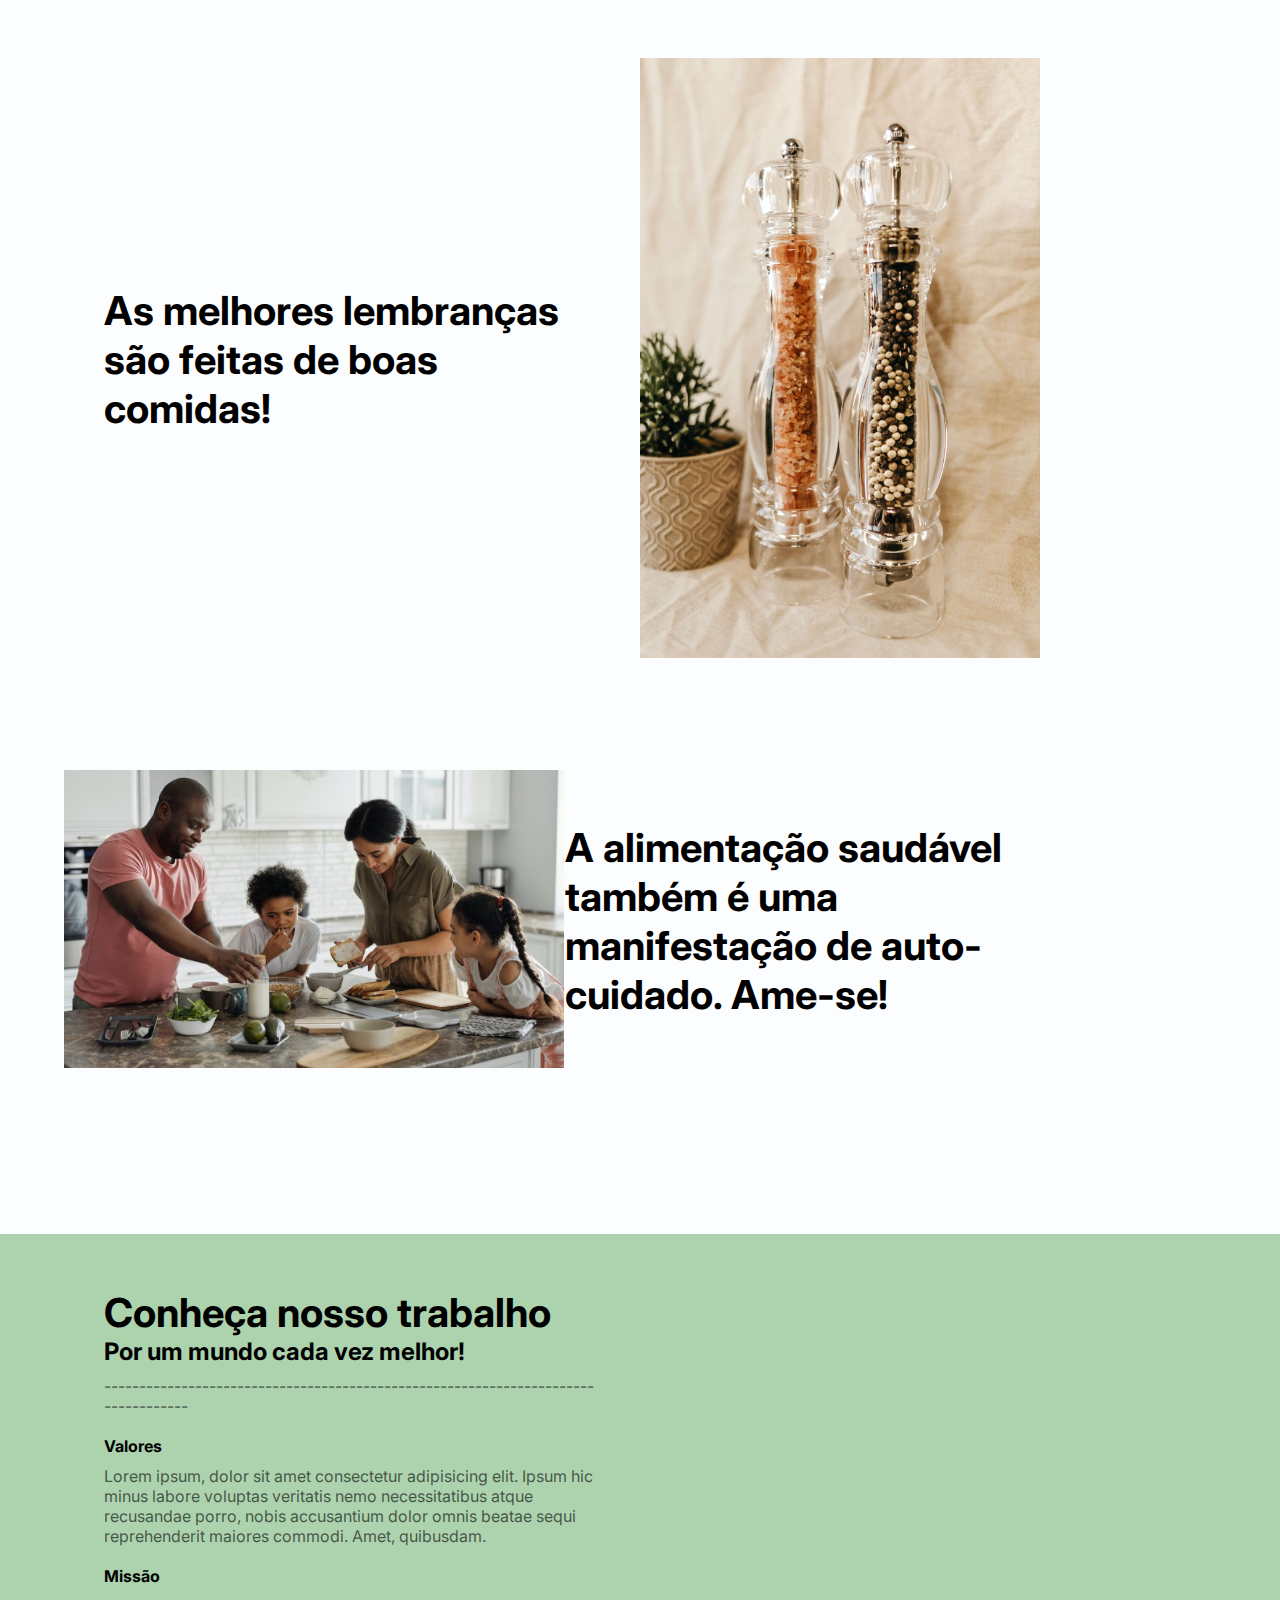
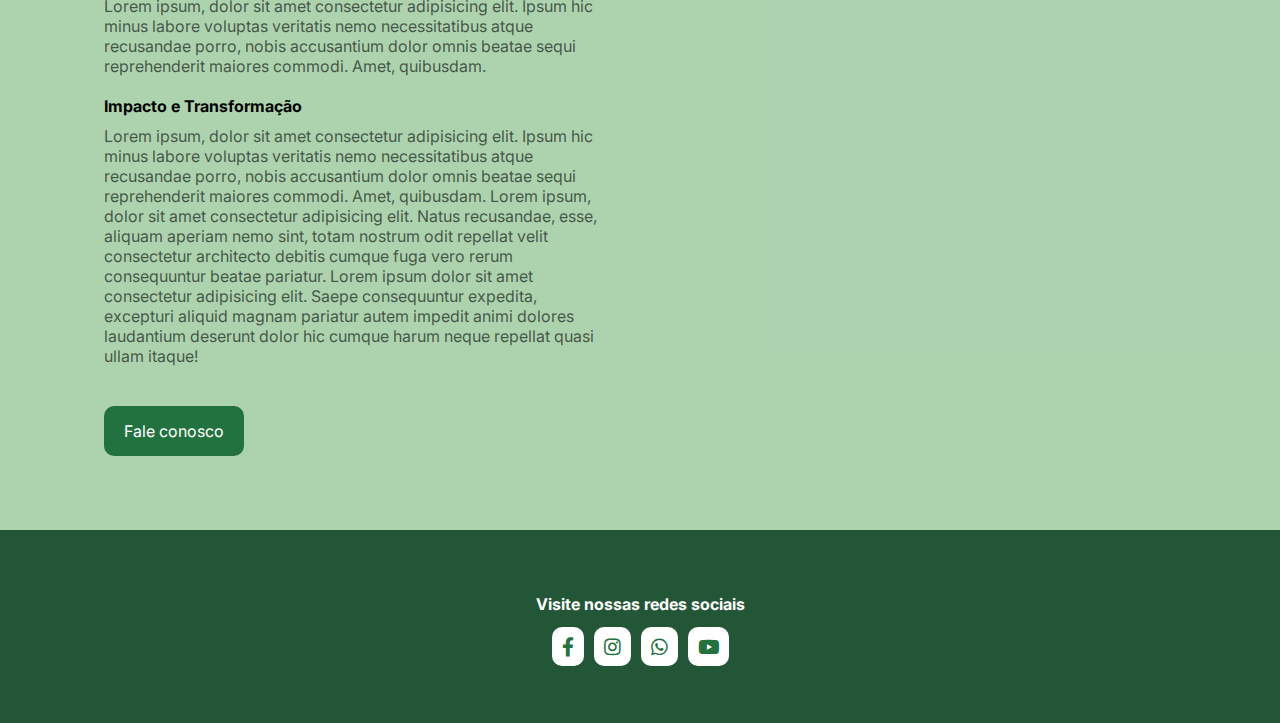
==== commit caba0bc0: "Criação pag. produtos" ====
--- a/index.html
+++ b/index.html
@@ -20,6 +20,7 @@
                     <a href="index.html">Home</a>
                     <a href="#sobre-texto-do-meio">Sobre nós</a>
                     <a href="encontre-fornecedor.html">Encontre um Fornecedor</a>
+                    <a href="produtos.html">Produtos</a>
                     <a href="um-fornecedor.html">É um fornecedor ?</a>
                     <a class="btn" href="fale-conosco.html">Fale Conosco</a>
                     <div class="close-icon" onclick="closeMenu()">
@@ -90,7 +91,7 @@
             <div class="faca-mais-text">
                 <h3>Conheça nosso trabalho</h3>
                 <h2>Por um mundo cada vez melhor!</h2>
-                <p>-----------------------------------------------------------------------</p>
+                <p>----------------------------------------------------------------------------------</p>
                 <p></p>
 
                 <h4>Valores</h4>
@@ -131,10 +132,10 @@
                 <a href="https://www.whatsapp.com" target="_blank"> <i class="fab fa-whatsapp"></i></a>
                 <a href="https://www.youtube.com" target="_blank"> <i class="fab fa-youtube"></i></a>
             </div>
-    </div>
-    </footer>
+    </div> 
+    </footer>  
     <script src="main.js"></script>
-
-     
+    
+    
 </body>
 </html> 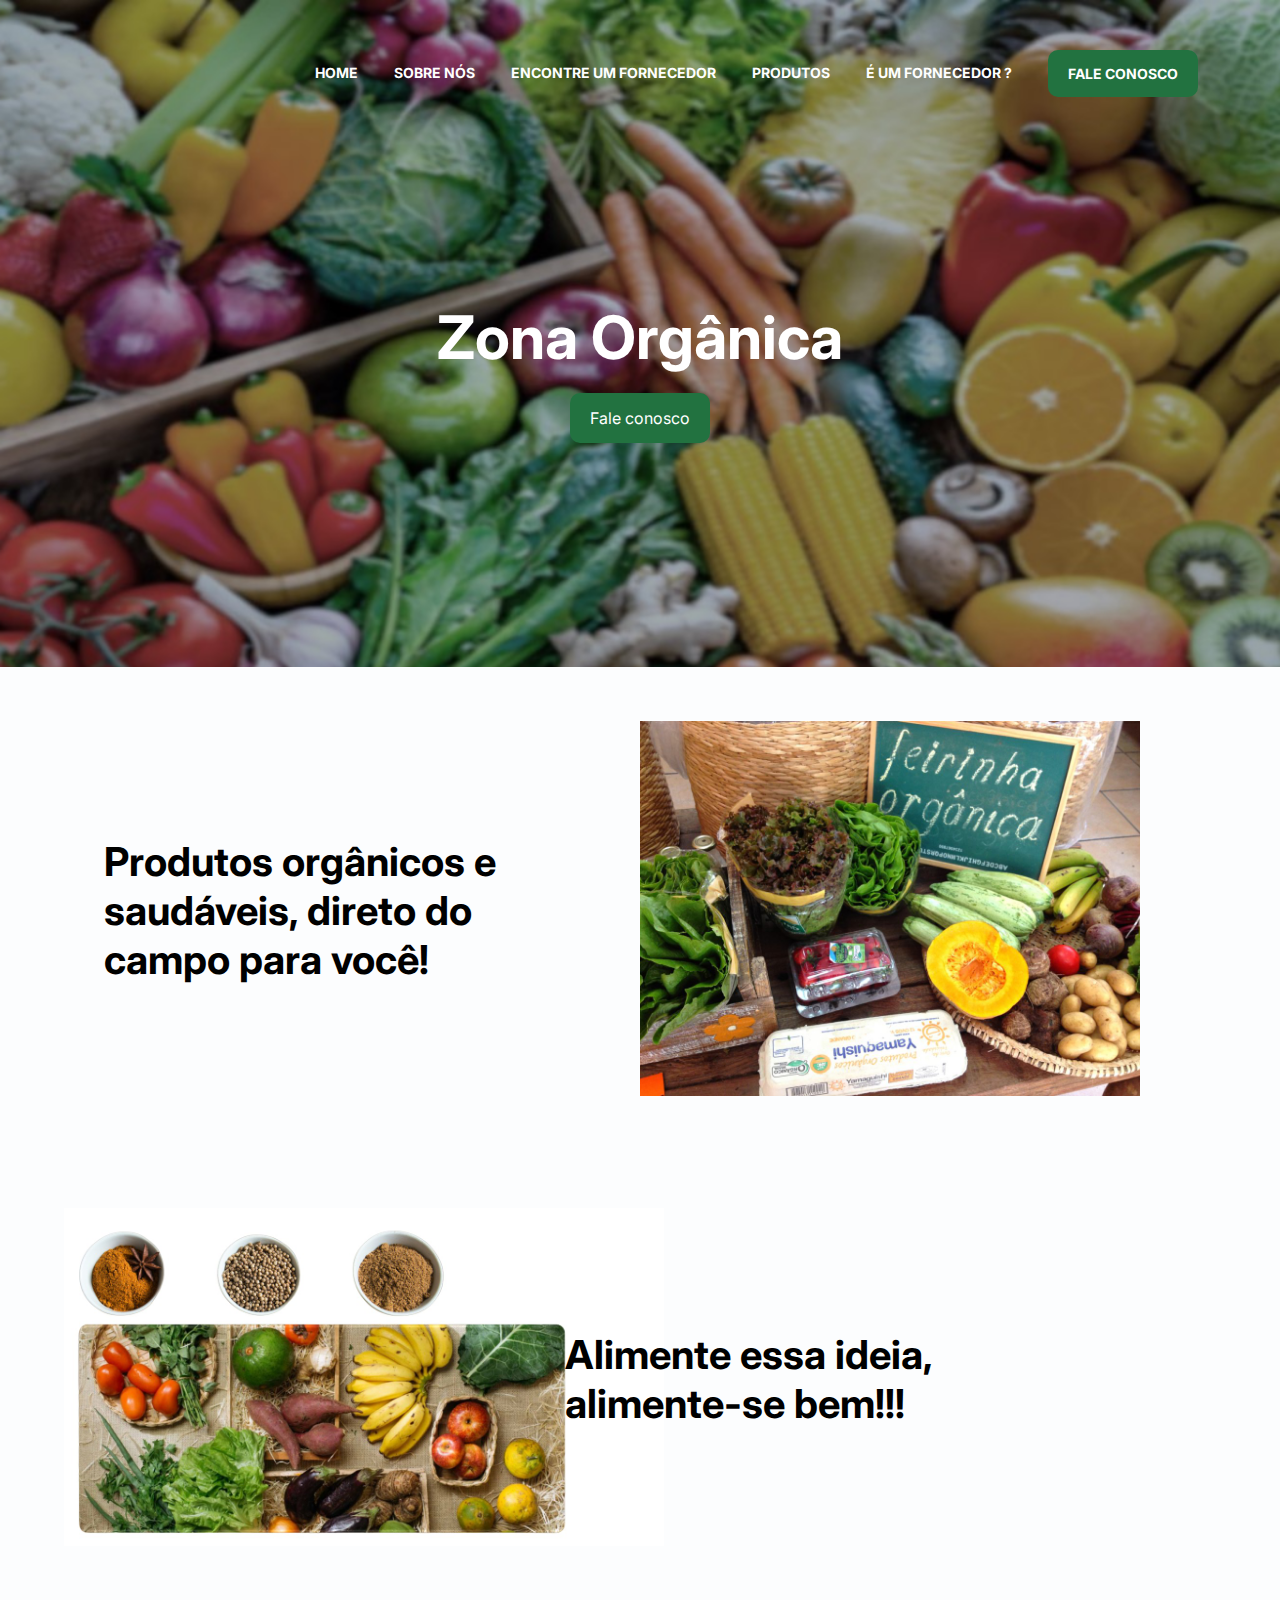
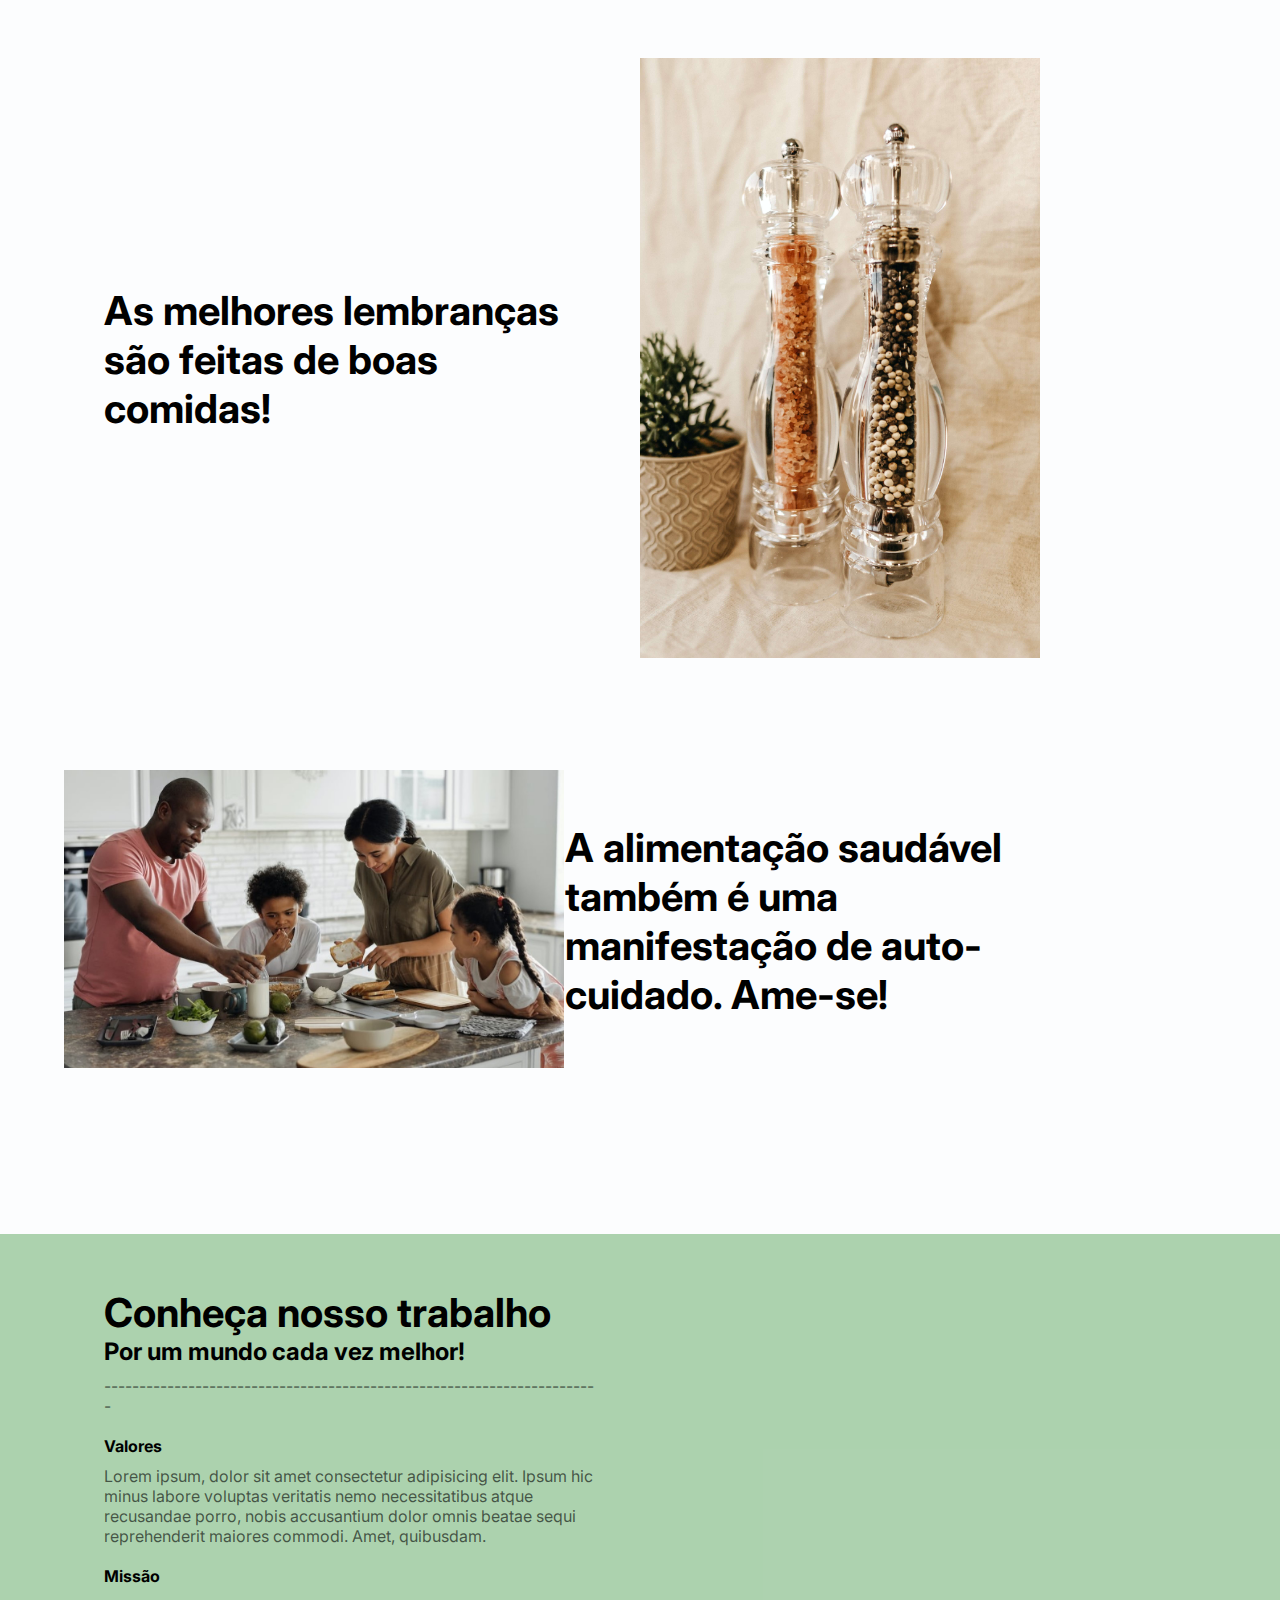
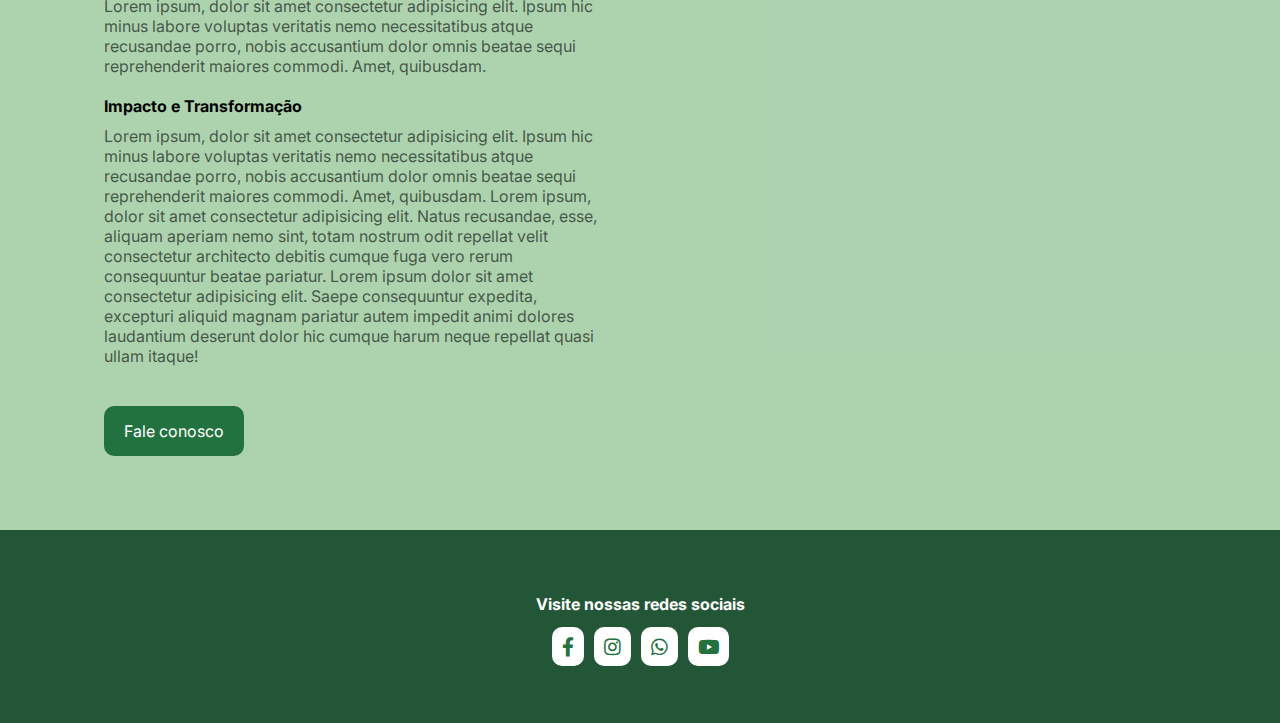
==== commit 1b31797d: "Merge branch 'main' of https://github.com/mayara-nicacio-dev/site_zonaOrganica" ====
--- a/index.html
+++ b/index.html
@@ -91,7 +91,7 @@
             <div class="faca-mais-text">
                 <h3>Conheça nosso trabalho</h3>
                 <h2>Por um mundo cada vez melhor!</h2>
-                <p>----------------------------------------------------------------------------------</p>
+                <p>-----------------------------------------------------------------------</p>
                 <p></p>
 
                 <h4>Valores</h4>
@@ -132,10 +132,10 @@
                 <a href="https://www.whatsapp.com" target="_blank"> <i class="fab fa-whatsapp"></i></a>
                 <a href="https://www.youtube.com" target="_blank"> <i class="fab fa-youtube"></i></a>
             </div>
-    </div> 
-    </footer>  
+    </div>
+    </footer>
     <script src="main.js"></script>
-    
-    
+
+     
 </body>
 </html> 